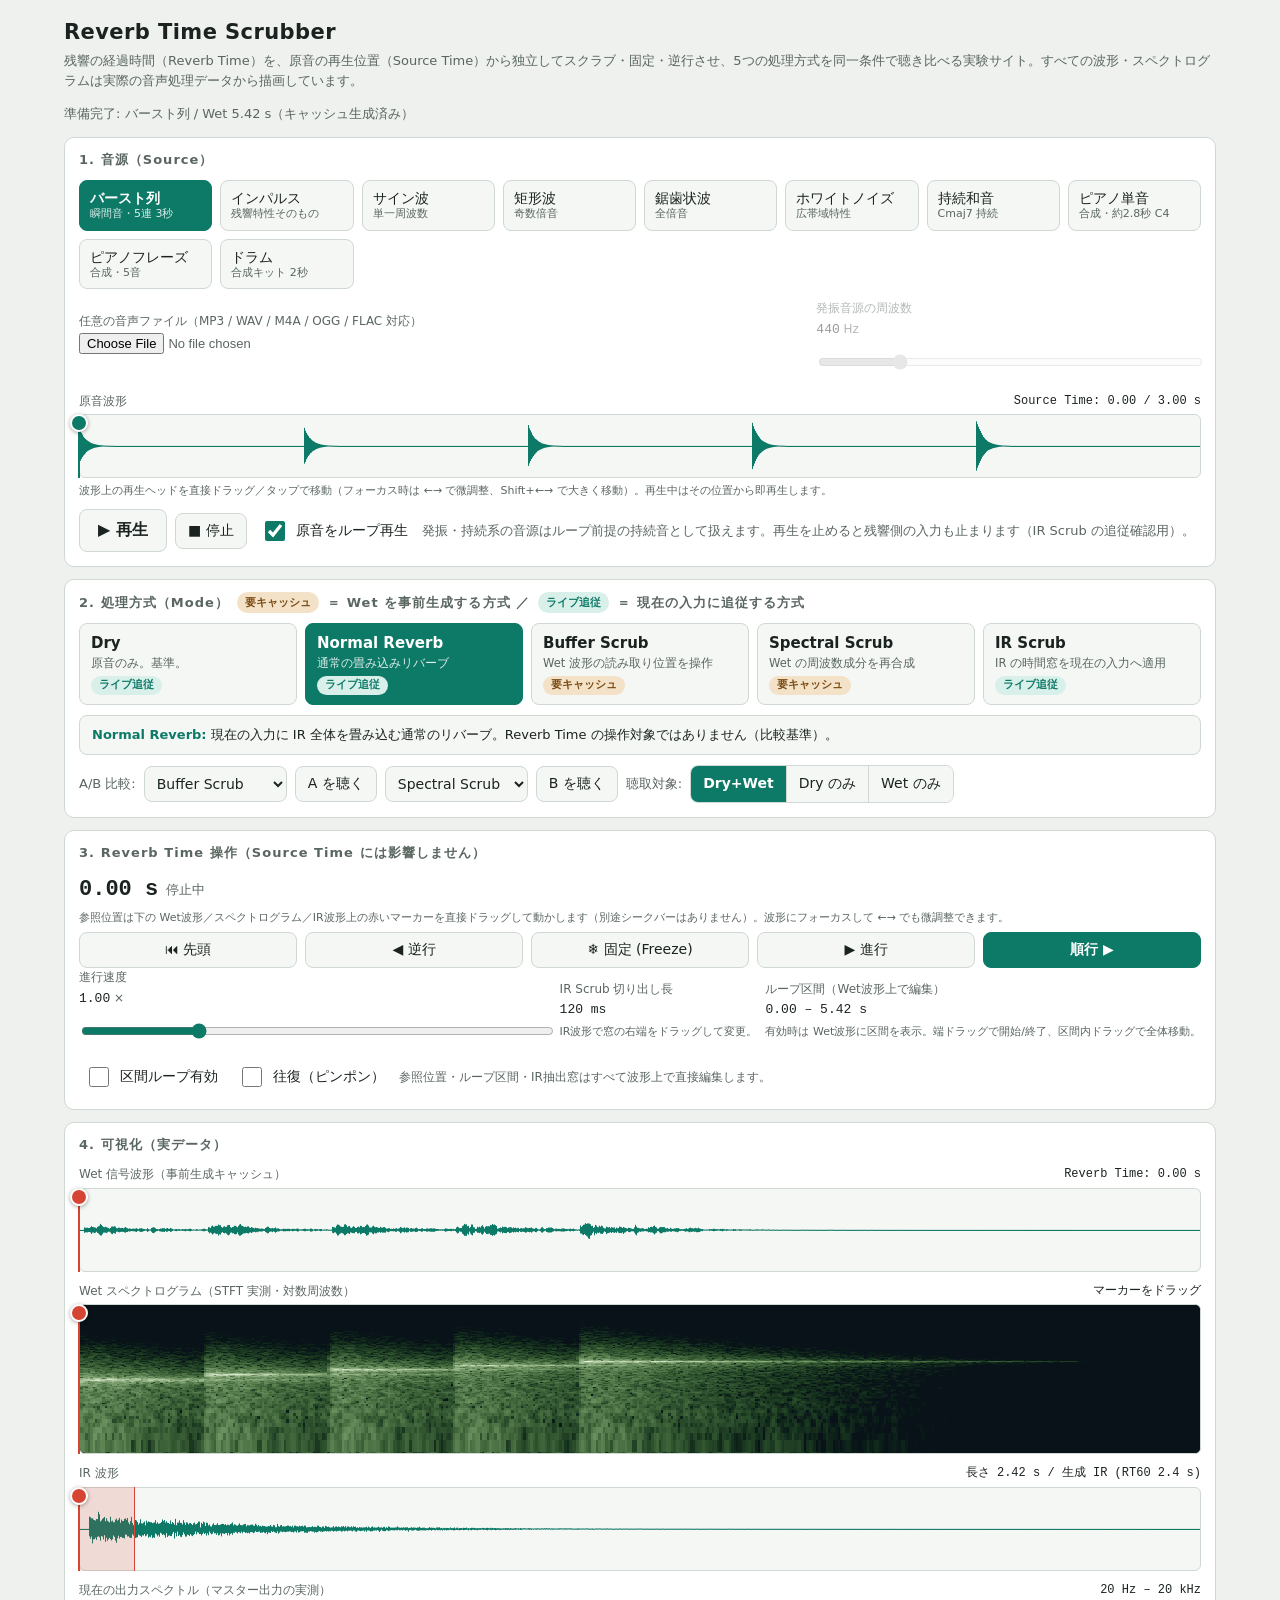
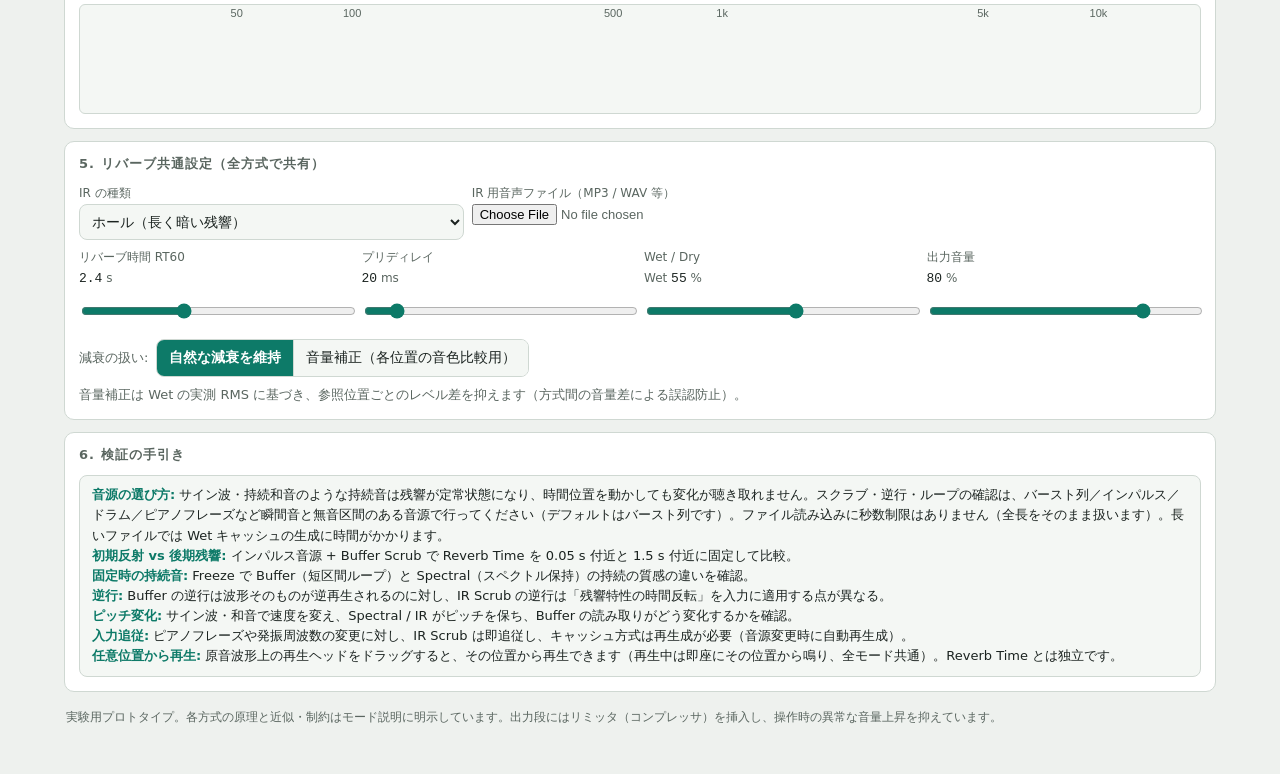
==== prototype/index.html @ 48343dfa "feat: add Reverb Time Scrubber prototype (single-file HTML snapshot)" ====
<!doctype html>
<html lang="ja">
  <head>
    <meta charset="utf-8" />
    <meta name="viewport" content="width=device-width, initial-scale=1, viewport-fit=cover" />
    <meta name="color-scheme" content="light dark" />
    <link rel="icon" href="data:," />
    <title>Reverb Time Scrubber</title>
    <style>
      button, [role="button"], select, summary, input:not([type="checkbox"], [type="radio"]) { min-height: 2.25rem; }
      * { box-sizing: border-box; }
      :root {
        --bg: #eef1ee;
        --panel: #ffffff;
        --panel2: #f4f7f4;
        --ink: #1b2320;
        --ink-dim: #5a6660;
        --line: #cfd8d2;
        --accent: #0d7a68;
        --accent-ink: #ffffff;
        --accent-soft: #d9efe9;
        --warn: #b3541e;
        --wave: #0d7a68;
        --wave-dim: #9db8b0;
        --spec-low: #10151a;
        --marker: #d64533;
        --win: rgba(214, 69, 51, 0.16);
        --chip: #e6ece8;
        color-scheme: light dark;
      }
      @media (prefers-color-scheme: dark) {
        :root {
          --bg: #0e1311;
          --panel: #161d1a;
          --panel2: #1b2420;
          --ink: #e4ebe7;
          --ink-dim: #93a39a;
          --line: #2c3833;
          --accent: #2fbfa5;
          --accent-ink: #06231d;
          --accent-soft: #173b34;
          --warn: #e08a4e;
          --wave: #2fbfa5;
          --wave-dim: #41655b;
          --spec-low: #05080a;
          --marker: #ff6a55;
          --win: rgba(255, 106, 85, 0.18);
          --chip: #232e2a;
        }
      }
      body {
        margin: 0;
        background: var(--bg);
        color: var(--ink);
        font-family: "Hiragino Kaku Gothic ProN", "Yu Gothic UI", "Noto Sans JP", system-ui, sans-serif;
        font-size: 15px;
        line-height: 1.55;
      }
      main { max-width: 1180px; margin: 0 auto; padding: 14px 14px 48px; }
      h1 { font-size: 21px; margin: 2px 0 2px; letter-spacing: 0.02em; }
      .lead { color: var(--ink-dim); font-size: 13px; margin: 0 0 12px; }
      section {
        background: var(--panel);
        border: 1px solid var(--line);
        border-radius: 10px;
        padding: 12px 14px 14px;
        margin: 0 0 12px;
      }
      section > h2 {
        font-size: 13px; margin: 0 0 10px; color: var(--ink-dim);
        letter-spacing: 0.08em; font-weight: 700;
        display: flex; align-items: center; gap: 8px; flex-wrap: wrap;
      }
      section > h2 .badge { letter-spacing: 0; }
      .badge {
        font-size: 11px; font-weight: 700; padding: 2px 8px; border-radius: 999px;
        background: var(--chip); color: var(--ink-dim); white-space: nowrap;
      }
      .badge.cache { background: #f3e2c7; color: #7a4a12; }
      .badge.live { background: var(--accent-soft); color: var(--accent); }
      @media (prefers-color-scheme: dark) {
        .badge.cache { background: #3d2f16; color: #e5b96a; }
      }
      .row { display: flex; flex-wrap: wrap; gap: 8px; align-items: center; }
      .row + .row { margin-top: 8px; }
      button {
        font: inherit; font-size: 14px; cursor: pointer;
        border: 1px solid var(--line); background: var(--panel2); color: var(--ink);
        border-radius: 8px; padding: 6px 12px; min-width: 44px;
      }
      button:hover { border-color: var(--accent); }
      button.on { background: var(--accent); border-color: var(--accent); color: var(--accent-ink); font-weight: 700; }
      button:disabled { opacity: 0.45; cursor: default; }
      button.big { font-size: 16px; padding: 8px 18px; font-weight: 700; }
      select {
        font: inherit; font-size: 14px; border: 1px solid var(--line);
        background: var(--panel2); color: var(--ink); border-radius: 8px; padding: 6px 8px;
      }
      input[type="range"] { accent-color: var(--accent); min-height: 2.25rem; }
      input[type="file"] { font-size: 13px; max-width: 100%; }
      label.ctl { display: flex; flex-direction: column; gap: 2px; font-size: 12px; color: var(--ink-dim); min-width: 130px; flex: 1 1 130px; }
      label.ctl output, .val { font-family: ui-monospace, "SF Mono", Menlo, monospace; color: var(--ink); font-size: 13px; }
      label.ctl input[type="range"] { width: 100%; }
      .srcgrid { display: grid; grid-template-columns: repeat(auto-fill, minmax(118px, 1fr)); gap: 8px; }
      .srcgrid button { text-align: left; padding: 8px 10px; line-height: 1.3; }
      .srcgrid button small { display: block; color: var(--ink-dim); font-size: 11px; font-weight: 400; }
      .srcgrid button.on small { color: inherit; opacity: 0.85; }
      .modes { display: grid; grid-template-columns: repeat(auto-fit, minmax(150px, 1fr)); gap: 8px; }
      .modes button { text-align: left; padding: 9px 11px; line-height: 1.35; }
      .modes button b { display: block; font-size: 15px; }
      .modes button small { display: block; color: var(--ink-dim); font-size: 11.5px; font-weight: 400; margin-top: 2px; }
      .modes button.on small { color: inherit; opacity: 0.85; }
      .modes button .badge { margin-top: 5px; display: inline-block; }
      .note {
        background: var(--panel2); border: 1px solid var(--line); border-radius: 8px;
        padding: 9px 12px; font-size: 13px; margin-top: 10px;
      }
      .note b { color: var(--accent); }
      .vizwrap { position: relative; width: 100%; }
      canvas.viz { display: block; width: 100%; border: 1px solid var(--line); border-radius: 6px; background: var(--panel2); touch-action: none; }
      canvas#srcWave { height: 64px; }
      canvas#wetWave, canvas#irWave { height: 84px; }
      canvas#spec { height: 150px; background: var(--spec-low); }
      canvas#outSpec { height: 110px; width: 100%; display: block; border: 1px solid var(--line); border-radius: 6px; background: var(--panel2); }
      .playhead, .revmark {
        position: absolute; top: 0; bottom: 0; width: 2px; margin-left: -1px;
        pointer-events: none; display: none;
      }
      .playhead { background: var(--accent); }
      .playhead::after, .revmark::after { content:""; position:absolute; top:0; left:50%; transform:translate(-50%,0); width:14px; height:14px; border-radius:50%; background:inherit; border:2px solid var(--panel); box-shadow:0 1px 4px rgba(0,0,0,.35); }
      .revmark::after { background: var(--marker); }
      .playhead::after { background: var(--accent); }
      canvas.viz { cursor: ew-resize; }
      canvas.viz:focus-visible { outline: 2px solid var(--accent); outline-offset: 2px; }
      .loopregion { position:absolute; top:0; bottom:0; background: rgba(13,122,104,.14); border-left:2px solid var(--accent); border-right:2px solid var(--accent); pointer-events:none; display:none; }
      .loopregion::before, .loopregion::after { content:""; position:absolute; top:0; bottom:0; width:10px; }
      .drag-hint { font-size:11px; color:var(--ink-dim); }
      .revmark { background: var(--marker); }
      .winregion {
        position: absolute; top: 0; bottom: 0; background: var(--win);
        border-left: 1px solid var(--marker); border-right: 1px solid var(--marker);
        pointer-events: none; display: none;
      }
      .vizlabel { font-size: 12px; color: var(--ink-dim); margin: 10px 0 4px; display: flex; justify-content: space-between; gap: 8px; flex-wrap: wrap; }
      .vizlabel .val { font-size: 12px; }
      .transport { display: flex; flex-wrap: wrap; gap: 8px; }
      .transport button { flex: 1 1 86px; }
      .mono { font-family: ui-monospace, "SF Mono", Menlo, monospace; }
      .timebig { font-family: ui-monospace, "SF Mono", Menlo, monospace; font-size: 22px; font-weight: 700; }
      .status { font-size: 13px; color: var(--ink-dim); }
      .status.err { color: var(--warn); }
      .grid2 { display: grid; grid-template-columns: 1fr 1fr; gap: 12px; }
      @media (max-width: 760px) { .grid2 { grid-template-columns: 1fr; } }
      .kbd-hint { font-size: 12px; color: var(--ink-dim); }
      .seg { display: inline-flex; border: 1px solid var(--line); border-radius: 8px; overflow: hidden; }
      .seg button { border: 0; border-radius: 0; background: var(--panel2); }
      .seg button + button { border-left: 1px solid var(--line); }
      .seg button.on { background: var(--accent); color: var(--accent-ink); }
      .checkline { display: inline-flex; align-items: center; gap: 8px; min-height: 2.25rem; padding: 4px 6px; cursor: pointer; font-size: 14px; }
      .checkline input { width: 20px; height: 20px; accent-color: var(--accent); }
      footer { color: var(--ink-dim); font-size: 12px; padding: 4px 2px 0; }
    </style>
  </head>
  <body>
    <main>
      <h1>Reverb Time Scrubber</h1>
      <p class="lead">残響の経過時間（Reverb Time）を、原音の再生位置（Source Time）から独立してスクラブ・固定・逆行させ、5つの処理方式を同一条件で聴き比べる実験サイト。すべての波形・スペクトログラムは実際の音声処理データから描画しています。</p>

      <p class="status" id="status">初期化中…（音はボタン操作後に有効になります）</p>

      <!-- ============ 音源 ============ -->
      <section aria-label="音源">
        <h2>1. 音源（Source）</h2>
        <div class="srcgrid" id="srcGrid"></div>
        <div class="row" style="margin-top:10px">
          <label class="ctl" style="flex:2 1 220px">任意の音声ファイル（MP3 / WAV / M4A / OGG / FLAC 対応）
            <input type="file" id="srcFile" accept="audio/mpeg,audio/mp3,.mp3,audio/wav,audio/x-wav,.wav,audio/ogg,.ogg,audio/mp4,.m4a,audio/aac,.aac,audio/flac,.flac,audio/*" />
          </label>
          <label class="ctl" id="freqCtl">発振音源の周波数 <span><output id="freqVal">440</output> Hz</span>
            <input type="range" id="freq" min="50" max="2000" step="1" value="440" />
          </label>
        </div>
        <div class="vizlabel"><span>原音波形</span><span class="val">Source Time: <span id="srcTime" class="mono">0.00 / 0.00 s</span></span></div>
        <div class="vizwrap">
          <canvas class="viz" id="srcWave" width="900" height="64" tabindex="0" role="slider" aria-label="Source Time（波形上で直接操作）" aria-valuemin="0" aria-valuemax="0" aria-valuenow="0" aria-valuetext="0.00 s"></canvas>
          <div class="playhead" id="srcHead"></div>
        </div>
        <p class="drag-hint" style="margin:4px 0 0">波形上の再生ヘッドを直接ドラッグ／タップで移動（フォーカス時は ←→ で微調整、Shift+←→ で大きく移動）。再生中はその位置から即再生します。</p>
        <div class="row" style="margin-top:10px">
          <button id="playBtn" class="big">▶ 再生</button>
          <button id="stopBtn">■ 停止</button>
          <label class="checkline"><input type="checkbox" id="srcLoop" checked /> 原音をループ再生</label>
          <span class="status">発振・持続系の音源はループ前提の持続音として扱えます。再生を止めると残響側の入力も止まります（IR Scrub の追従確認用）。</span>
        </div>
      </section>

      <!-- ============ モード ============ -->
      <section aria-label="処理方式">
        <h2>2. 処理方式（Mode）<span class="badge cache">要キャッシュ</span>＝ Wet を事前生成する方式 ／ <span class="badge live">ライブ追従</span>＝ 現在の入力に追従する方式</h2>
        <div class="modes" id="modeGrid"></div>
        <div class="note" id="modeNote"></div>
        <div class="row" style="margin-top:10px">
          <span style="font-size:13px;color:var(--ink-dim)">A/B 比較:</span>
          <select id="abA" aria-label="A の方式"></select>
          <button id="abToggleA">A を聴く</button>
          <select id="abB" aria-label="B の方式"></select>
          <button id="abToggleB">B を聴く</button>
          <span style="font-size:13px;color:var(--ink-dim)">聴取対象:</span>
          <span class="seg" id="soloSeg">
            <button data-solo="both" class="on">Dry+Wet</button><button data-solo="dry">Dry のみ</button><button data-solo="wet">Wet のみ</button>
          </span>
        </div>
      </section>

      <!-- ============ Reverb Time ============ -->
      <section aria-label="Reverb Time 操作">
        <h2>3. Reverb Time 操作（Source Time には影響しません）</h2>
        <div class="row">
          <span class="timebig" id="revTimeBig">0.00 s</span>
          <span class="status" id="revState">停止中</span>
        </div>
        <p class="drag-hint" style="margin:2px 0 6px">参照位置は下の Wet波形／スペクトログラム／IR波形上の赤いマーカーを直接ドラッグして動かします（別途シークバーはありません）。波形にフォーカスして ←→ でも微調整できます。</p>
        <div class="transport">
          <button id="toStart">⏮ 先頭</button>
          <button id="dirRev">◀ 逆行</button>
          <button id="freezeBtn">❄ 固定 (Freeze)</button>
          <button id="revPlayBtn" class="on">▶ 進行</button>
          <button id="dirFwd" class="on">順行 ▶</button>
        </div>
        <div class="row">
          <label class="ctl">進行速度 <span><output id="speedVal">1.00</output> ×</span>
            <input type="range" id="speed" min="0.05" max="4" step="0.05" value="1" />
          </label>
          <div class="ctl" id="winCtl" style="display:flex;flex-direction:column;gap:2px;font-size:12px;color:var(--ink-dim)">IR Scrub 切り出し長
            <span class="val"><span id="winVal">120</span> ms</span>
            <span class="drag-hint">IR波形で窓の右端をドラッグして変更。</span>
          </div>
          <div class="ctl" style="display:flex;flex-direction:column;gap:2px;font-size:12px;color:var(--ink-dim)">ループ区間（Wet波形上で編集）
            <span class="val"><span id="loopAVal">0.00</span> – <span id="loopBVal">1.00</span> s</span>
            <span class="drag-hint">有効時は Wet波形に区間を表示。端ドラッグで開始/終了、区間内ドラッグで全体移動。</span>
          </div>
        </div>
        <div class="row">
          <label class="checkline"><input type="checkbox" id="loopOn" /> 区間ループ有効</label>
          <label class="checkline"><input type="checkbox" id="pingpong" /> 往復（ピンポン）</label>
          <span class="kbd-hint">参照位置・ループ区間・IR抽出窓はすべて波形上で直接編集します。</span>
        </div>
      </section>

      <!-- ============ 可視化 ============ -->
      <section aria-label="可視化">
        <h2>4. 可視化（実データ）</h2>
        <div class="vizlabel"><span>Wet 信号波形（事前生成キャッシュ）</span><span class="val">Reverb Time: <span id="wetPos" class="mono">0.00 s</span></span></div>
        <div class="vizwrap">
          <canvas class="viz" id="wetWave" width="900" height="84" tabindex="0" role="slider" aria-label="Reverb Time（Wet波形上で直接操作。ループ有効時は区間の端をドラッグで変更、区間内ドラッグで移動）" aria-valuemin="0" aria-valuemax="0" aria-valuenow="0"></canvas>
          <div class="loopregion" id="wetLoop"></div>
          <div class="revmark" id="wetMark"></div>
        </div>
        <div class="vizlabel"><span>Wet スペクトログラム（STFT 実測・対数周波数）</span><span class="val">マーカーをドラッグ</span></div>
        <div class="vizwrap">
          <canvas class="viz" id="spec" width="900" height="150" tabindex="0" role="slider" aria-label="Reverb Time（スペクトログラム上で直接操作）" aria-valuemin="0" aria-valuemax="0" aria-valuenow="0"></canvas>
          <div class="loopregion" id="specLoop"></div>
          <div class="revmark" id="specMark"></div>
        </div>
        <div class="vizlabel"><span>IR 波形</span><span class="val" id="irInfo">—</span></div>
        <div class="vizwrap">
          <canvas class="viz" id="irWave" width="900" height="84" tabindex="0" role="slider" aria-label="Reverb Time（IR波形上で抽出窓を直接操作。窓内ドラッグで移動、右端ドラッグで窓長変更）" aria-valuemin="0" aria-valuemax="0" aria-valuenow="0"></canvas>
          <div class="winregion" id="irWin"></div>
          <div class="revmark" id="irMark"></div>
        </div>
        <div class="vizlabel"><span>現在の出力スペクトル（マスター出力の実測）</span><span class="val">20 Hz – 20 kHz</span></div>
        <canvas id="outSpec" width="900" height="110"></canvas>
      </section>

      <!-- ============ リバーブ共通設定 ============ -->
      <section aria-label="リバーブ共通設定">
        <h2>5. リバーブ共通設定（全方式で共有）</h2>
        <div class="row">
          <label class="ctl">IR の種類
            <select id="irType">
              <option value="hall">ホール（長く暗い残響）</option>
              <option value="room">ルーム（短く明瞭）</option>
              <option value="plate">プレート（明るく高密度）</option>
              <option value="custom">読み込んだ IR ファイル</option>
            </select>
          </label>
          <label class="ctl" style="flex:2 1 220px">IR 用音声ファイル（MP3 / WAV 等）
            <input type="file" id="irFile" accept="audio/mpeg,audio/mp3,.mp3,audio/wav,audio/x-wav,.wav,audio/ogg,.ogg,audio/mp4,.m4a,audio/flac,.flac,audio/*" />
          </label>
        </div>
        <div class="row">
          <label class="ctl">リバーブ時間 RT60 <span><output id="rtVal">2.4</output> s</span>
            <input type="range" id="rt" min="0.3" max="6" step="0.1" value="2.4" />
          </label>
          <label class="ctl">プリディレイ <span><output id="pdVal">20</output> ms</span>
            <input type="range" id="pd" min="0" max="200" step="1" value="20" />
          </label>
          <label class="ctl">Wet / Dry <span>Wet <output id="mixVal">55</output> %</span>
            <input type="range" id="mix" min="0" max="100" step="1" value="55" />
          </label>
          <label class="ctl">出力音量 <span><output id="volVal">80</output> %</span>
            <input type="range" id="vol" min="0" max="100" step="1" value="80" />
          </label>
        </div>
        <div class="row">
          <span style="font-size:13px;color:var(--ink-dim)">減衰の扱い:</span>
          <span class="seg" id="decaySeg">
            <button data-decay="natural" class="on">自然な減衰を維持</button><button data-decay="comp">音量補正（各位置の音色比較用）</button>
          </span>
          <span class="status">音量補正は Wet の実測 RMS に基づき、参照位置ごとのレベル差を抑えます（方式間の音量差による誤認防止）。</span>
        </div>
      </section>

      <section aria-label="検証の手引き">
        <h2>6. 検証の手引き</h2>
        <div class="note" style="margin-top:0">
          <b>音源の選び方:</b> サイン波・持続和音のような持続音は残響が定常状態になり、時間位置を動かしても変化が聴き取れません。スクラブ・逆行・ループの確認は、バースト列／インパルス／ドラム／ピアノフレーズなど瞬間音と無音区間のある音源で行ってください（デフォルトはバースト列です）。ファイル読み込みに秒数制限はありません（全長をそのまま扱います）。長いファイルでは Wet キャッシュの生成に時間がかかります。<br />
          <b>初期反射 vs 後期残響:</b> インパルス音源 + Buffer Scrub で Reverb Time を 0.05 s 付近と 1.5 s 付近に固定して比較。<br />
          <b>固定時の持続音:</b> Freeze で Buffer（短区間ループ）と Spectral（スペクトル保持）の持続の質感の違いを確認。<br />
          <b>逆行:</b> Buffer の逆行は波形そのものが逆再生されるのに対し、IR Scrub の逆行は「残響特性の時間反転」を入力に適用する点が異なる。<br />
          <b>ピッチ変化:</b> サイン波・和音で速度を変え、Spectral / IR がピッチを保ち、Buffer の読み取りがどう変化するかを確認。<br />
          <b>入力追従:</b> ピアノフレーズや発振周波数の変更に対し、IR Scrub は即追従し、キャッシュ方式は再生成が必要（音源変更時に自動再生成）。<br />
          <b>任意位置から再生:</b> 原音波形上の再生ヘッドをドラッグすると、その位置から再生できます（再生中は即座にその位置から鳴り、全モード共通）。Reverb Time とは独立です。
        </div>
      </section>

      <footer>実験用プロトタイプ。各方式の原理と近似・制約はモード説明に明示しています。出力段にはリミッタ（コンプレッサ）を挿入し、操作時の異常な音量上昇を抑えています。</footer>
    </main>

    <script>
    'use strict';
    /* ================================================================
       Reverb Time Scrubber
       方式:
         dry      : 原音のみ
         normal   : 通常のコンボリューションリバーブ (ライブ)
         buffer   : Wet キャッシュのグラニュラー読み取り (位置/方向/速度/固定)
         spectral : Wet の STFT を再合成 (位相は真の瞬時周波数で前進 = ピッチ不変)
         ir       : IR の時間窓を切り出して現在の入力に畳み込む (ライブ追従)
       ================================================================ */
    const $ = s => document.querySelector(s);
    const clamp = (v, a, b) => Math.min(b, Math.max(a, v));
    const lerp = (a, b, t) => a + (b - a) * t;
    function princarg(x) { return x - 2 * Math.PI * Math.round(x / (2 * Math.PI)); }
    function cssVar(name) { return getComputedStyle(document.documentElement).getPropertyValue(name).trim(); }

    /* ---------- FFT (反復型 radix-2, in-place) ---------- */
    function fft(re, im, invert) {
      const n = re.length;
      for (let i = 1, j = 0; i < n; i++) {
        let bit = n >> 1;
        for (; j & bit; bit >>= 1) j ^= bit;
        j ^= bit;
        if (i < j) {
          let t = re[i]; re[i] = re[j]; re[j] = t;
          t = im[i]; im[i] = im[j]; im[j] = t;
        }
      }
      for (let len = 2; len <= n; len <<= 1) {
        const ang = 2 * Math.PI / len * (invert ? 1 : -1);
        const wr = Math.cos(ang), wi = Math.sin(ang);
        for (let i = 0; i < n; i += len) {
          let cwr = 1, cwi = 0;
          for (let j = 0; j < len / 2; j++) {
            const ur = re[i + j], ui = im[i + j];
            const vr = re[i + j + len / 2] * cwr - im[i + j + len / 2] * cwi;
            const vi = re[i + j + len / 2] * cwi + im[i + j + len / 2] * cwr;
            re[i + j] = ur + vr; im[i + j] = ui + vi;
            re[i + j + len / 2] = ur - vr; im[i + j + len / 2] = ui - vi;
            const nwr = cwr * wr - cwi * wi; cwi = cwr * wi + cwi * wr; cwr = nwr;
          }
        }
      }
      if (invert) { for (let i = 0; i < n; i++) { re[i] /= n; im[i] /= n; } }
    }

    /* ---------- 状態 ---------- */
    const S = {
      mode: 'normal',
      srcId: 'clicks',
      freq: 440,
      playing: false,
      srcStartCtxTime: 0,
      srcBuf: null, srcDur: 0, srcName: '', srcPos: 0,
      irBuf: null, irDur: 0, irCustomBuf: null,
      wetBuf: null, wetRevBuf: null, wetDur: 0,
      stft: null,           // {frames, bins, size, hop, mag, phase, rms[]}
      wetRms: null,         // 参照位置ごとの RMS (音量補正用)
      revTime: 0, revPlaying: true, freeze: false, dir: 1, speed: 1,
      loopOn: false, pingpong: false, loopA: 0, loopB: 1,
      winLen: 0.12,
      decayMode: 'natural',
      solo: 'both',
      cacheGen: 0,          // キャッシュ再生成の世代カウンタ
      specPhase: null, specCarry: null, specNormCarry: null, specInitPos: -1, specLastPos: null,
    };

    /* ---------- AudioContext とグラフ ---------- */
    const ctx = new (window.AudioContext || window.webkitAudioContext)();
    const SR = ctx.sampleRate;
    const srcBus = ctx.createGain();          // 全音源の合流点
    const dryGain = ctx.createGain();
    const wetBus = ctx.createGain();          // 全 Wet 方式の合流点
    const master = ctx.createGain();
    const compNode = ctx.createDynamicsCompressor();
    compNode.threshold.value = -12; compNode.knee.value = 18; compNode.ratio.value = 12;
    compNode.attack.value = 0.003; compNode.release.value = 0.24;
    const analyser = ctx.createAnalyser();
    analyser.fftSize = 2048; analyser.smoothingTimeConstant = 0.55;
    srcBus.connect(dryGain); dryGain.connect(master);
    wetBus.connect(master);
    master.connect(compNode); compNode.connect(analyser); analyser.connect(ctx.destination);
    master.gain.value = 0.8;

    // Normal Reverb
    const normalConv = ctx.createConvolver();
    const normalGain = ctx.createGain(); normalGain.gain.value = 0;
    srcBus.connect(normalConv); normalConv.connect(normalGain); normalGain.connect(wetBus);
    // Buffer Scrub (グラニュラー出力)
    const bufferGain = ctx.createGain(); bufferGain.gain.value = 0; bufferGain.connect(wetBus);
    // Spectral Scrub (チャンク出力)
    const specGain = ctx.createGain(); specGain.gain.value = 0; specGain.connect(wetBus);
    // IR Scrub (デュアルコンボルバ + クロスフェード → Mix 専用ゲイン段)
    // irGainA/B はスライス差し替えのクロスフェード専用、irWetGain は Mix/ソロ専用。
    // 役割を分けることで、Mix 変更がスライス差し替えなしに即反映される。
    const irConvA = ctx.createConvolver(), irConvB = ctx.createConvolver();
    const irGainA = ctx.createGain(), irGainB = ctx.createGain();
    const irWetGain = ctx.createGain(); irWetGain.gain.value = 0;
    irGainA.gain.value = 0; irGainB.gain.value = 0;
    srcBus.connect(irConvA); irConvA.connect(irGainA); irGainA.connect(irWetGain);
    srcBus.connect(irConvB); irConvB.connect(irGainB); irGainB.connect(irWetGain);
    irWetGain.connect(wetBus);
    let irActiveIsA = true, irLastSliceKey = '', irLastSwapAt = 0;

    let srcNode = null, srcGain = null; // 現在の AudioBufferSourceNode とそのフェード用ゲイン

    function setStatus(msg, isErr) {
      const el = $('#status'); el.textContent = msg; el.classList.toggle('err', !!isErr);
    }

    /* ================================================================
       音源生成 (すべて実バッファとして合成)
       ================================================================ */
    function mkBuf(sec) { return ctx.createBuffer(2, Math.max(1, Math.round(sec * SR)), SR); }
    function pianoTone(ch, t0, freq, dur, vel) {
      // 加算合成ピアノ: 非整数次倍音 + 指数減衰 + ハンマーノイズ
      const partials = [[1, 1.0, 1.0], [2, 0.55, 0.62], [3, 0.32, 0.42], [4, 0.20, 0.30],
                        [5, 0.12, 0.22], [6, 0.08, 0.16], [7, 0.05, 0.12], [8, 0.03, 0.09]];
      const start = Math.floor(t0 * SR), len = Math.floor(dur * SR);
      for (let i = 0; i < len && start + i < ch.length; i++) {
        const t = i / SR;
        let v = 0;
        for (const [m, g, d] of partials) {
          const f = freq * m * (1 + 0.0004 * m * m);
          v += g * Math.sin(2 * Math.PI * f * t) * Math.exp(-t * (2.2 / d) * (freq / 261.63) ** 0.35);
        }
        v += (Math.random() * 2 - 1) * 0.25 * Math.exp(-t * 90); // ハンマー
        ch[start + i] += v * vel * Math.min(1, t * 400);
      }
    }
    const SRC_DEFS = [
      { id: 'clicks', name: 'バースト列', sub: '瞬間音・5連 3秒', gen() {
          // 瞬間音 + 無音区間: 残響の尾が単独で聴こえ、参照位置が音の順序で判別できる
          const b = mkBuf(3), L = b.getChannelData(0);
          const freqs = [800, 1000, 1250, 1500, 1800];
          freqs.forEach((f, n) => {
            const s = Math.floor(n * 0.6 * SR), len = Math.floor(0.09 * SR);
            for (let i = 0; i < len && s + i < L.length; i++) {
              const t = i / SR;
              L[s + i] += Math.sin(2 * Math.PI * f * t) * Math.exp(-t * 55) * (0.55 + n * 0.1);
            }
          });
          const R = b.getChannelData(1); for (let i = 0; i < R.length; i++) R[i] = L[i] * 0.94; return b; } },
      { id: 'impulse', name: 'インパルス', sub: '残響特性そのもの', gen() {
          const b = mkBuf(1.2), L = b.getChannelData(0), R = b.getChannelData(1);
          L[0] = 0.95; R[0] = 0.95; return b; } },
      { id: 'sine', name: 'サイン波', sub: '単一周波数', osc: true, gen(f) {
          const dur = Math.max(1, Math.round(3 * f)) / f, b = mkBuf(dur);
          for (let c = 0; c < 2; c++) { const ch = b.getChannelData(c);
            for (let i = 0; i < ch.length; i++) ch[i] = 0.6 * Math.sin(2 * Math.PI * f * i / SR); } return b; } },
      { id: 'square', name: '矩形波', sub: '奇数倍音', osc: true, gen(f) {
          const dur = Math.max(1, Math.round(3 * f)) / f, b = mkBuf(dur);
          for (let c = 0; c < 2; c++) { const ch = b.getChannelData(c);
            for (let i = 0; i < ch.length; i++) { let v = 0;
              for (let k = 1; k <= 31; k += 2) v += Math.sin(2 * Math.PI * f * k * i / SR) / k;
              ch[i] = 0.42 * v; } } return b; } },
      { id: 'saw', name: '鋸歯状波', sub: '全倍音', osc: true, gen(f) {
          const dur = Math.max(1, Math.round(3 * f)) / f, b = mkBuf(dur);
          for (let c = 0; c < 2; c++) { const ch = b.getChannelData(c);
            for (let i = 0; i < ch.length; i++) { let v = 0;
              for (let k = 1; k <= 40; k++) v += Math.sin(2 * Math.PI * f * k * i / SR) / k;
              ch[i] = 0.36 * v; } } return b; } },
      { id: 'noise', name: 'ホワイトノイズ', sub: '広帯域特性', gen() {
          const b = mkBuf(3);
          for (let c = 0; c < 2; c++) { const ch = b.getChannelData(c);
            for (let i = 0; i < ch.length; i++) ch[i] = (Math.random() * 2 - 1) * 0.4; } return b; } },
      { id: 'chord', name: '持続和音', sub: 'Cmaj7 持続', gen() {
          const b = mkBuf(4), freqs = [261.63, 329.63, 392.00, 493.88];
          for (let c = 0; c < 2; c++) { const ch = b.getChannelData(c);
            for (let i = 0; i < ch.length; i++) { const t = i / SR; let v = 0;
              for (const f of freqs) v += 0.16 * Math.sin(2 * Math.PI * f * t);
              ch[i] = v * Math.min(1, t * 8) * Math.min(1, (b.duration - t) * 8); } } return b; } },
      { id: 'piano', name: 'ピアノ単音', sub: '合成・約2.8秒 C4', gen() {
          const b = mkBuf(2.8); pianoTone(b.getChannelData(0), 0, 261.63, 2.8, 0.85);
          const R = b.getChannelData(1), L = b.getChannelData(0);
          for (let i = 0; i < R.length; i++) R[i] = L[i] * 0.92; return b; } },
      { id: 'phrase', name: 'ピアノフレーズ', sub: '合成・5音', gen() {
          const b = mkBuf(3.6), notes = [261.63, 329.63, 392.00, 523.25, 392.00];
          notes.forEach((f, i) => pianoTone(b.getChannelData(0), i * 0.55, f, 1.6, 0.8));
          const R = b.getChannelData(1), L = b.getChannelData(0);
          for (let i = 0; i < R.length; i++) R[i] = L[i] * 0.92; return b; } },
      { id: 'drum', name: 'ドラム', sub: '合成キット 2秒', gen() {
          const b = mkBuf(2), L = b.getChannelData(0);
          const hit = (t0, fn) => { const s = Math.floor(t0 * SR);
            for (let i = 0; s + i < L.length; i++) L[s + i] += fn(i / SR); };
          for (let beat = 0; beat < 4; beat++) {
            const t0 = beat * 0.5;
            hit(t0, t => Math.sin(2 * Math.PI * (120 - 70 * Math.min(1, t * 9)) * t) * Math.exp(-t * 14) * 0.9); // キック
            hit(t0 + 0.25, t => ((Math.random() * 2 - 1) * Math.exp(-t * 55) * 0.5)
              + Math.sin(2 * Math.PI * 190 * t) * Math.exp(-t * 40) * 0.25); // スネア
            hit(t0, t => (Math.random() * 2 - 1) * Math.exp(-t * 160) * 0.22); // ハット
            hit(t0 + 0.25, t => (Math.random() * 2 - 1) * Math.exp(-t * 160) * 0.18);
          }
          const R = b.getChannelData(1); for (let i = 0; i < R.length; i++) R[i] = L[i] * 0.95; return b; } },
    ];
    function genSource(id) {
      const def = SRC_DEFS.find(d => d.id === id);
      return def.osc ? def.gen(S.freq) : def.gen();
    }

    /* ---------- ファイル読み込み (MP3 等) ----------
       decodeAudioData は渡した ArrayBuffer を detach するため毎回コピーを渡す。
       メインコンテキストで失敗した場合は新規コンテキスト / OfflineAudioContext で再試行する。 */
    async function decodeAudioFile(file) {
      const raw = await file.arrayBuffer();
      try { return await ctx.decodeAudioData(raw.slice(0)); } catch (e1) {
        try {
          // 一時コンテキストは使い終わったら必ず閉じる (Safari の生成数上限対策)。
          // コールバック形式と Promise 形式の両対応で、どちらか先に解決した方を採用する。
          return await new Promise((res, rej) => {
            const c = new (window.AudioContext || window.webkitAudioContext)();
            let settled = false;
            const done = v => { if (settled) return; settled = true; try { c.close(); } catch (e) {} res(v); };
            const fail = e => { if (settled) return; settled = true; try { c.close(); } catch (e) {} rej(e); };
            try {
              const p = c.decodeAudioData(raw.slice(0), done, fail);
              if (p && p.then) p.then(done, fail);
            } catch (e) { fail(e); }
          });
        } catch (e2) {
          const off = new OfflineAudioContext(2, 1, 44100);
          return await off.decodeAudioData(raw.slice(0));
        }
      }
    }
    // ファイルは全長をそのまま扱う (秒数での切り捨てはしない)。
    // 差し替えはデコード成功後にだけ行うため、失敗しても現在の音源は壊れない。

    /* ================================================================
       IR 生成 (生成ノイズ減衰 + 初期反射タップ / ファイル差し替え可)
       ================================================================ */
    function genIR() {
      const type = $('#irType').value;
      if (type === 'custom' && S.irCustomBuf) { S.irBuf = S.irCustomBuf; }
      else {
        const rt = parseFloat($('#rt').value), pd = parseFloat($('#pd').value) / 1000;
        const dur = pd + rt, b = ctx.createBuffer(2, Math.ceil(dur * SR), SR);
        const dampK = type === 'plate' ? 0.10 : type === 'room' ? 0.30 : 0.45; // 一極 LPF の重み
        const taps = type === 'room' ? [0.011, 0.017, 0.029, 0.043]
                   : type === 'hall' ? [0.013, 0.021, 0.034, 0.052, 0.071] : [];
        for (let c = 0; c < 2; c++) {
          const ch = b.getChannelData(c);
          let lp = 0;
          for (let i = 0; i < ch.length; i++) {
            const t = i / SR; if (t < pd) continue;
            const tt = t - pd;
            const env = Math.exp(-6.9078 * tt / rt);
            const w = (Math.random() * 2 - 1);
            // 一極ローパスで高域を徐々に減衰させる (係数は安定範囲内)
            const coef = (0.28 + 0.5 * dampK) * (type === 'plate' ? 0.9 : 0.55);
            lp = lp + coef * (w - lp);
            ch[i] = lp * env * 0.8;
          }
          for (const tp of taps) {
            const idx = Math.floor((pd + tp) * SR);
            if (idx < ch.length) ch[idx] += (Math.random() * 0.5 + 0.35) * (c ? -0.8 : 1);
          }
          ch[Math.floor(pd * SR)] += 0.9; // 直達成分相当の先頭タップ
        }
        S.irBuf = b;
      }
      S.irDur = S.irBuf.duration;
      normalConv.buffer = S.irBuf;
      irLastSliceKey = '';
      $('#irInfo').textContent = '長さ ' + S.irDur.toFixed(2) + ' s / ' +
        ($('#irType').value === 'custom' && S.irCustomBuf ? 'ファイル IR' : '生成 IR (RT60 ' + $('#rt').value + ' s)');
      drawWave($('#irWave'), S.irBuf);
    }

    /* ================================================================
       Wet キャッシュ生成 (OfflineAudioContext で畳み込み) + STFT 解析
       ================================================================ */
    const FFT_SIZE = 2048, HOP = 512, BINS = FFT_SIZE / 2 + 1;
    const hann = new Float32Array(FFT_SIZE);
    for (let i = 0; i < FFT_SIZE; i++) hann[i] = 0.5 - 0.5 * Math.cos(2 * Math.PI * i / (FFT_SIZE - 1));

    async function rebuildWet() {
      if (!S.srcBuf || !S.irBuf) return;
      const gen = ++S.cacheGen;
      setStatus('Wet 信号を生成中…（畳み込み + スペクトル解析）');
      const total = S.srcBuf.duration + S.irBuf.duration;
      const off = new OfflineAudioContext(2, Math.ceil(total * SR), SR);
      const src = off.createBufferSource(); src.buffer = S.srcBuf;
      const conv = off.createConvolver(); conv.buffer = S.irBuf;
      src.connect(conv); conv.connect(off.destination); src.start(0);
      let wet;
      try { wet = await off.startRendering(); } catch (e) { setStatus('Wet 生成に失敗: ' + e.message, true); return; }
      if (gen !== S.cacheGen) return; // 古い生成結果は破棄
      S.wetBuf = wet; S.wetDur = wet.duration;
      // 逆再生用コピー
      const rev = ctx.createBuffer(2, wet.length, SR);
      for (let c = 0; c < 2; c++) {
        const a = wet.getChannelData(c), b = rev.getChannelData(c);
        for (let i = 0; i < a.length; i++) b[i] = a[a.length - 1 - i];
      }
      S.wetRevBuf = rev;
      analyzeSTFT(wet);
      buildWetRms(wet);
      S.specPhase = null; S.specCarry = null; S.specNormCarry = null; S.specInitPos = -1; S.specLastPos = null;
      grainPrev.key = ''; grainPrev.offset = -1;
      // UI の時間軸を現在の方式の軸 (Wet 長 / IR 長) に合わせる
      syncTimeAxis();
      drawWave($('#wetWave'), wet);
      drawSpectrogram();
      updateRevUI();
      setStatus('準備完了: ' + S.srcName + ' / Wet ' + S.wetDur.toFixed(2) + ' s（キャッシュ生成済み）');
    }

    function analyzeSTFT(wet) {
      const L = wet.getChannelData(0), R = wet.numberOfChannels > 1 ? wet.getChannelData(1) : L;
      const frames = Math.max(1, Math.floor((wet.length - FFT_SIZE) / HOP) + 1);
      const mag = new Float32Array(frames * BINS), phase = new Float32Array(frames * BINS);
      const re = new Float32Array(FFT_SIZE), im = new Float32Array(FFT_SIZE);
      for (let f = 0; f < frames; f++) {
        const off = f * HOP;
        for (let i = 0; i < FFT_SIZE; i++) {
          const idx = off + i;
          re[i] = (idx < L.length ? (L[idx] + R[idx]) * 0.5 : 0) * hann[i]; im[i] = 0;
        }
        fft(re, im, false);
        for (let k = 0; k < BINS; k++) {
          mag[f * BINS + k] = Math.hypot(re[k], im[k]);
          phase[f * BINS + k] = Math.atan2(im[k], re[k]);
        }
      }
      S.stft = { frames, mag, phase };
    }

    function buildWetRms(wet) {
      const win = Math.floor(0.05 * SR), n = Math.ceil(wet.length / win);
      const rms = new Float32Array(n);
      const L = wet.getChannelData(0), R = wet.numberOfChannels > 1 ? wet.getChannelData(1) : L;
      for (let w = 0; w < n; w++) {
        let sum = 0, cnt = 0;
        for (let i = w * win; i < Math.min(wet.length, (w + 1) * win); i += 4) { const v = (L[i] + R[i]) * 0.5; sum += v * v; cnt++; }
        rms[w] = Math.sqrt(sum / Math.max(1, cnt));
      }
      S.wetRms = rms;
    }
    function wetRmsAt(t) {
      if (!S.wetRms) return 0;
      return S.wetRms[clamp(Math.floor(t / 0.05), 0, S.wetRms.length - 1)] || 0;
    }
    function compGainFor(t) {
      // 音量補正: Wet 全体の中央値レベルに寄せる (上限/下限で暴走防止)
      if (S.decayMode !== 'comp' || !S.wetRms) return 1;
      const r = wetRmsAt(t);
      if (r < 1e-4) return 1;
      return clamp(0.16 / r, 0.3, 3.5);
    }

    /* ================================================================
       再生 (Source)
       ================================================================ */
    function currentSrcPos() {
      if (!S.srcBuf || S.srcDur <= 0) return 0;
      if (!S.playing) return clamp(S.srcPos, 0, S.srcDur);
      const p = S.srcPos + (ctx.currentTime - S.srcStartCtxTime);
      if ($('#srcLoop').checked) return p % S.srcDur;
      return clamp(p, 0, S.srcDur);
    }
    function startSource(fromPos) {
      if (!S.srcBuf) return;
      // 新ソースを準備・開始してから旧ソースを止める (差し替えは準備完了後に行い、
      // 二重再生や位置ズレを防ぐ — AudioTime の transport パターン)。
      // 継ぎ目はソースごとのゲインで 8ms フェードし、ハードカットによるクリックを防ぐ。
      const pos = clamp(fromPos != null ? fromPos : S.srcPos, 0, Math.max(0, S.srcDur - 0.001));
      const node = ctx.createBufferSource();
      node.buffer = S.srcBuf; node.loop = $('#srcLoop').checked;
      const g = ctx.createGain();
      const now = ctx.currentTime;
      g.gain.setValueAtTime(0, now);
      g.gain.linearRampToValueAtTime(1, now + 0.008);
      node.connect(g); g.connect(srcBus);
      node.onended = () => {
        if (srcNode === node && !node.loop) {
          S.playing = false; S.srcPos = 0; srcNode = null; srcGain = null;
          try { node.disconnect(); } catch (e) {} try { g.disconnect(); } catch (e) {}
          $('#playBtn').textContent = '▶ 再生'; updateRevUI();
        }
      };
      node.start(0, pos);
      const old = srcNode, oldGain = srcGain;
      if (old && old !== node) {
        old.onended = null;
        if (oldGain) {
          oldGain.gain.cancelScheduledValues(now);
          oldGain.gain.setValueAtTime(oldGain.gain.value, now);
          oldGain.gain.linearRampToValueAtTime(0, now + 0.008);
        }
        try { old.stop(now + 0.03); } catch (e) {}
        setTimeout(() => { try { old.disconnect(); } catch (e) {} if (oldGain) try { oldGain.disconnect(); } catch (e) {} }, 90);
      }
      srcNode = node; srcGain = g;
      S.srcPos = pos; S.srcStartCtxTime = ctx.currentTime; S.playing = true;
      $('#playBtn').textContent = '▶ 再生中';
    }
    function seekSource(t) {
      if (!S.srcBuf) return;
      t = clamp(t, 0, Math.max(0, S.srcDur - 0.001));
      if (S.playing) startSource(t); // 再生中は即座にその位置から鳴らす (全モード共通)
      else { S.srcPos = t; updateRevUI(); } // 停止中は次回 ▶ の開始位置になる
    }
    function stopSourceNodes() {
      if (!srcNode) return;
      const n = srcNode, g = srcGain; srcNode = null; srcGain = null;
      n.onended = null;
      const now = ctx.currentTime;
      if (g) {
        g.gain.cancelScheduledValues(now);
        g.gain.setValueAtTime(g.gain.value, now);
        g.gain.linearRampToValueAtTime(0, now + 0.01); // ハードカットによるクリック防止
      }
      try { n.stop(now + 0.03); } catch (e) {}
      setTimeout(() => { try { n.disconnect(); } catch (e) {} if (g) try { g.disconnect(); } catch (e) {} }, 90);
    }
    function stopSource() { if (S.playing) S.srcPos = currentSrcPos(); stopSourceNodes(); S.playing = false; $('#playBtn').textContent = '▶ 再生'; updateRevUI(); }

    /* ================================================================
       Buffer Scrub: グラニュラー読み取り
       粒 140ms / ホップ 70ms、Hann 窓。速度は位置の進行速度であり
       粒自体は等速再生のためピッチは変わらない (方式として明示)。
       逆行時は反転バッファから粒を取るため波形自体が逆再生される。
       ================================================================ */
    const GRAIN = 0.14, GRAIN_HOP = 0.07;
    let grainTimer = null, nextGrainTime = 0;
    // 時刻 when に鳴る粒は、その再生時刻における参照位置から取る。
    // (スケジュール時点の位置で取ると先行予約した粒がすべて同じ位置になり位相がずれてプチプチ鳴る)
    // ループ区間への射影 (純関数): 時計 advanceRevTime の状態遷移とは別に、
    // グラニュラーの先読みが「その時刻に聞こえる位置」を求めるために使う共通計算。
    function projectInLoop(p) {
      if (!S.loopOn) return p;
      const a = Math.min(S.loopA, S.loopB), b = Math.max(S.loopA, S.loopB), len = b - a;
      if (len <= 0.001) return p;
      if (S.pingpong) {
        let ph = (p - a) % (2 * len); if (ph < 0) ph += 2 * len;
        return a + (ph <= len ? ph : 2 * len - ph);
      }
      let r = (p - a) % len; if (r < 0) r += len;
      return a + r;
    }
    function revPosAt(when) {
      let p = S.revTime;
      if (S.revPlaying && !S.freeze) p += S.dir * S.speed * Math.max(0, when - ctx.currentTime);
      if (S.loopOn) return projectInLoop(p);
      return clamp(p, 0, S.wetDur);
    }
    // WSOLA: 前回粒の「続き」と波形類似度 (正規化相関 − 距離ペナルティ) が最大の
    // 位置を期待位置の前後で探索し、粒境界の位相不連続 (= プチ音) を防ぐ。
    // バッファ内では順行・逆行とも粒オフセットは +ホップずつ進むため共通に扱える。
    const grainPrev = { key: '', offset: -1 };
    function pickGrainOffset(buf, nominalSec, key) {
      const ch = buf.getChannelData(0);
      const grainS = Math.floor(GRAIN * SR), hopS = Math.floor(GRAIN_HOP * SR);
      const maxOff = Math.max(0, buf.length - grainS - 1);
      const nom = clamp(Math.round(nominalSec * SR), 0, maxOff);
      if (grainPrev.key !== key || grainPrev.offset < 0) { grainPrev.key = key; grainPrev.offset = nom; return nom / SR; }
      const cont = grainPrev.offset + hopS; // 前回粒の続きにあたる位置
      const search = Math.floor(grainS * 0.25);
      if (Math.abs(nom - cont) > search * 2) { grainPrev.offset = nom; return nom / SR; } // シーク等の跳躍時はリセット
      const ovl = Math.min(768, grainS - hopS);
      const refOff = clamp(cont, 0, maxOff);
      let refE = 0;
      for (let j = 0; j < ovl; j++) { const v = ch[refOff + j]; refE += v * v; }
      let best = nom, bestScore = -Infinity;
      const lo = Math.max(0, nom - search), hiO = Math.min(maxOff, nom + search);
      for (let o = lo; o <= hiO; o += 6) {
        let dot = 0, e = 0;
        for (let j = 0; j < ovl; j++) { const v = ch[o + j]; dot += v * ch[refOff + j]; e += v * v; }
        const corr = (refE > 1e-9 && e > 1e-9) ? dot / Math.sqrt(refE * e) : 0;
        const score = corr - 0.25 * Math.abs(o - nom) / search;
        if (score > bestScore) { bestScore = score; best = o; }
      }
      grainPrev.offset = best;
      return best / SR;
    }
    function scheduleGrain(when) {
      if (!S.wetBuf) return;
      const t = revPosAt(when);
      const useRev = S.revPlaying && !S.freeze && S.dir < 0;
      const buf = useRev ? S.wetRevBuf : S.wetBuf;
      // 前進・逆行とも粒の中心が参照位置 t に一致する位置を期待位置とし、WSOLA で微調整する
      const nominal = useRev ? (S.wetDur - t - GRAIN / 2) : (t - GRAIN / 2);
      const offset = pickGrainOffset(buf, nominal, useRev ? 'R' : 'F');
      const src = ctx.createBufferSource(); src.buffer = buf;
      const g = ctx.createGain();
      const curve = new Float32Array(64);
      for (let i = 0; i < 64; i++) curve[i] = 0.5 - 0.5 * Math.cos(2 * Math.PI * i / 63);
      g.gain.setValueCurveAtTime(curve, when, GRAIN);
      src.connect(g); g.connect(bufferGain);
      src.start(when, offset, GRAIN + 0.02);
    }
    function grainLoop() {
      if (S.mode !== 'buffer') return;
      while (nextGrainTime < ctx.currentTime + 0.14) {
        if (nextGrainTime < ctx.currentTime - 0.05) nextGrainTime = ctx.currentTime + 0.02;
        scheduleGrain(nextGrainTime);
        nextGrainTime += GRAIN_HOP;
      }
      bufferGain.gain.setTargetAtTime(wetLevel() * compGainFor(S.revTime), ctx.currentTime, 0.05);
    }

    /* ================================================================
       Spectral Scrub: STFT 再合成
       振幅は参照位置の前後フレームを補間。位相は解析位相差 (瞬時周波数)
       で前進させるため、移動速度・方向によらずピッチは変化しない。
       固定時はその時点の周波数構成が持続する。
       ================================================================ */
    const SPEC_CHUNK = 16384;
    let specTimer = null, nextSpecTime = 0;
    function renderSpecChunk() {
      const out = ctx.createBuffer(2, SPEC_CHUNK, SR);
      const mono = new Float32Array(SPEC_CHUNK + FFT_SIZE);
      const norm = new Float32Array(SPEC_CHUNK + FFT_SIZE);
      if (S.specCarry) mono.set(S.specCarry.subarray(0, FFT_SIZE), 0);
      if (S.specNormCarry) norm.set(S.specNormCarry.subarray(0, FFT_SIZE), 0);
      const st = S.stft;
      if (st) {
        // 位相の初期化は「シーク等の不連続ジャンプ」のときだけ。
        // 連続移動中に初期化すると位相が切れて周期的なクリック (プチプチ) になるため、
        // 前回レンダリング位置 (specLastPos) との差で判定する。
        if (!S.specPhase || S.specInitPos === -1 ||
            (S.specLastPos !== null && Math.abs(S.revTime - S.specLastPos) > 0.3)) {
          const f0 = clamp(Math.round(S.revTime * SR / HOP), 0, st.frames - 1);
          S.specPhase = new Float32Array(BINS);
          for (let k = 0; k < BINS; k++) S.specPhase[k] = st.phase[f0 * BINS + k];
          S.specInitPos = S.revTime;
        }
        S.specLastPos = S.revTime;
        const re = new Float32Array(FFT_SIZE), im = new Float32Array(FFT_SIZE);
        const steps = Math.ceil(SPEC_CHUNK / HOP);
        for (let sIdx = 0; sIdx < steps; sIdx++) {
          const fpos = clamp(S.revTime * SR / HOP, 0, st.frames - 1.001);
          const i0 = Math.floor(fpos), fr = fpos - i0, i1 = Math.min(st.frames - 1, i0 + 1);
          for (let k = 0; k < BINS; k++) {
            const m = lerp(st.mag[i0 * BINS + k], st.mag[i1 * BINS + k], fr);
            const expected = 2 * Math.PI * HOP * k / FFT_SIZE;
            const delta = princarg(st.phase[Math.min(st.frames - 1, i0 + 1) * BINS + k] - st.phase[i0 * BINS + k] - expected) + expected;
            // 位相は毎ホップ [-π, π] にラップして蓄積する。無制限に加算すると
            // Float32 の精度が落ちて高域から位相が崩れ、プチ音・ノイズ化する。
            S.specPhase[k] = princarg(S.specPhase[k] + delta);
            re[k] = m * Math.cos(S.specPhase[k]); im[k] = m * Math.sin(S.specPhase[k]);
          }
          for (let k = 1; k < FFT_SIZE / 2; k++) { re[FFT_SIZE - k] = re[k]; im[FFT_SIZE - k] = -im[k]; }
          re[0] = Math.abs(re[0]); im[0] = 0; re[FFT_SIZE / 2] = Math.abs(re[FFT_SIZE / 2]); im[FFT_SIZE / 2] = 0;
          fft(re, im, true);
          const base = sIdx * HOP;
          // OLA: 合成窓を重ね、後段で Σw² (norm) で割って正規化する。
          // 固定係数 2/3 は定常部でしか合わず、端部・遷移部で振幅変調が残るため。
          for (let i = 0; i < FFT_SIZE && base + i < mono.length; i++) {
            mono[base + i] += re[i] * hann[i];
            norm[base + i] += hann[i] * hann[i];
          }
          // チャンク内で参照位置を進める (制御ループと同じ規則)
          advanceRevTime(HOP / SR);
          S.specLastPos = S.revTime;
        }
      }
      const L = out.getChannelData(0), R = out.getChannelData(1);
      for (let i = 0; i < SPEC_CHUNK; i++) {
        let v = mono[i] / Math.max(norm[i], 0.35);
        if (!Number.isFinite(v)) v = 0; // 位相系の NaN / Inf は 0 に潰す (安全処理)
        v = clamp(v, -1.2, 1.2);
        L[i] = v; R[i] = v * 0.96;
      }
      S.specCarry = mono.slice(SPEC_CHUNK, SPEC_CHUNK + FFT_SIZE);
      S.specNormCarry = norm.slice(SPEC_CHUNK, SPEC_CHUNK + FFT_SIZE);
      return out;
    }
    function specLoop() {
      if (S.mode !== 'spectral') return;
      while (nextSpecTime < ctx.currentTime + 0.65) {
        if (nextSpecTime < ctx.currentTime - 0.05) nextSpecTime = ctx.currentTime + 0.02;
        const src = ctx.createBufferSource(); src.buffer = renderSpecChunk();
        src.connect(specGain); src.start(nextSpecTime);
        nextSpecTime += SPEC_CHUNK / SR;
      }
      specGain.gain.setTargetAtTime(wetLevel() * compGainFor(S.revTime), ctx.currentTime, 0.05);
    }

    /* ================================================================
       IR Scrub: IR の時間窓を切り出して現在の入力に畳み込む
       位置が動いたら非アクティブ側コンボルバに新スライスを載せて
       30ms クロスフェードで切り替える (クリック防止)。
       ================================================================ */
    function updateIRSlice(force) {
      if (!S.irBuf) return;
      const winLen = S.winLen;
      // 位置を量子化してから差し替える。毎周期 (25ms) コンボルバのバッファを差し替えると
      // 畳み込み履歴がその都度リセットされ、クロスフェードが間に合わずプチプチ鳴るため、
      // 移動量が窓の 1/4 (最低 15ms) 以上になるまで差し替えず、間隔も 70ms 以上空ける。
      const step = Math.max(0.015, winLen * 0.25);
      const pos = clamp(Math.round(clamp(S.revTime, 0, Math.max(0, S.irDur - winLen)) / step) * step,
                        0, Math.max(0, S.irDur - winLen));
      const key = pos.toFixed(3) + '/' + winLen.toFixed(3) + '/' + S.decayMode;
      if (!force && key === irLastSliceKey) return;
      if (!force && ctx.currentTime - irLastSwapAt < 0.07) return; // 次の周期で再試行される
      irLastSliceKey = key;
      irLastSwapAt = ctx.currentTime;
      // スライスは IR 本来のサンプルレートで切り出す (読み込んだ MP3 等は 44.1kHz のことがあり、
      // コンテキストのレートで数えると窓の位置と長さがずれる)。畳み込み時に自動でリサンプルされる。
      const sr = S.irBuf.sampleRate, n = Math.max(16, Math.floor(winLen * sr));
      const buf = ctx.createBuffer(2, n, sr);
      let energy = 0;
      for (let c = 0; c < 2; c++) {
        const srcCh = S.irBuf.getChannelData(Math.min(c, S.irBuf.numberOfChannels - 1));
        const dst = buf.getChannelData(c);
        const start = Math.floor(pos * sr), fade = Math.min(Math.floor(0.005 * sr), n >> 2);
        for (let i = 0; i < n; i++) {
          let v = (start + i < srcCh.length) ? srcCh[start + i] : 0;
          if (i < fade) v *= i / fade; else if (i > n - fade) v *= (n - i) / fade;
          dst[i] = v; if (c === 0) energy += v * v;
        }
      }
      let norm = 1;
      if (S.decayMode === 'comp') {
        // 音量補正: スライスの実測 RMS を基準レベルに寄せる
        const rms = Math.sqrt(energy / n);
        if (rms > 1e-4) norm = clamp(0.05 / rms, 0.3, 3.0);
      }
      const inact = irActiveIsA ? irConvB : irConvA;
      const inactGain = irActiveIsA ? irGainB : irGainA;
      const actGain = irActiveIsA ? irGainA : irGainB;
      inact.buffer = buf;
      const t = ctx.currentTime;
      // ここでの目標はスライス自体のレベル (音量補正の norm) のみ。
      // Mix/ソロは後段の irWetGain が担うため、Freeze 中でも Mix 変更が即反映される。
      const target = (S.mode === 'ir') ? norm : 0;
      inactGain.gain.cancelScheduledValues(t);
      inactGain.gain.setTargetAtTime(target, t, 0.045);
      actGain.gain.setTargetAtTime(0, t, 0.045);
      irActiveIsA = !irActiveIsA;
    }

    /* ================================================================
       Reverb Time 統合時計 (Source Time とは完全独立)
       軸は方式ごとに定義する: IR Scrub では IR 全長 (切り出し窓が収まる
       範囲 = IR 長 − 窓長)、それ以外は Wet 全長。シーク / ループ終端 /
       逆行開始位置 / クランプはすべてこの軸に統一する。以前はシークと
       ループ終端だけ Wet 長に追従し、クランプとスライスは IR 長で切って
       いたため、IR モードでは軸の後半が無効になり逆行が途中で止まった。
       ================================================================ */
    function revAxisMax() {
      return S.mode === 'ir' ? Math.max(0, S.irDur - S.winLen) : S.wetDur;
    }
    // Wet/Spec キャンバス上の「割合⇔秒」変換の分母の正本。
    // IR モードでは参照位置は IR 時間軸の値なので、Wet 長で割ると
    // マーカーが右端まで届かず、ドラッグの右半分が無反応になる。
    function fracDur() {
      return S.mode === 'ir' ? S.irDur : S.wetDur;
    }
    let axisMaxPrev = 0;
    function syncTimeAxis() {
      const mx = revAxisMax();
      const wasFull = axisMaxPrev > 0 ? (S.loopB >= axisMaxPrev - 0.06) : (S.loopB <= 1.001 && S.loopA === 0);
      if (wasFull || S.loopB > mx) S.loopB = mx;
      S.loopA = clamp(S.loopA, 0, mx);
      if (S.loopB < S.loopA) S.loopB = S.loopA;
      S.revTime = clamp(S.revTime, 0, mx);
      axisMaxPrev = mx;
      updateRevUI();
    }
    /* ---- 正本のセッター: 参照位置・ループ・窓長はここを通してだけ変える ---- */
    function setRevTime(tSec, opts) {
      const jump = !opts || opts.jump !== false;
      S.revTime = clamp(tSec, 0, Math.max(0, revAxisMax()));
      if (jump) { S.specInitPos = -1; }
      if (S.mode === 'ir') updateIRSlice(false);
      updateRevUI();
    }
    function setLoopRange(a, b) {
      const mx = Math.max(0, revAxisMax());
      let lo = clamp(Math.min(a, b), 0, mx), hi = clamp(Math.max(a, b), 0, mx);
      if (hi - lo < 0.02) hi = clamp(lo + 0.02, 0, mx);
      S.loopA = lo; S.loopB = hi;
      updateRevUI();
    }
    function setWinLen(sec) {
      // 上限は IR 全長 (それ以上は窓として意味を持たない)。0.6s のような恣意的な上限は置かない。
      // 下限 5ms は畳み込みスライスとして成立する最小限の実装上の制約。
      S.winLen = clamp(sec, 0.005, Math.max(0.05, S.irDur || 0.6));
      const el = document.querySelector('#winVal'); if (el) el.textContent = Math.round(S.winLen*1000);
      S.revTime = clamp(S.revTime, 0, Math.max(0, revAxisMax()));
      irLastSliceKey=''; if (S.mode==='ir') updateIRSlice(false); updateRevUI();
    }
    function advanceRevTime(dt) {
      if (!S.revPlaying || S.freeze) return;
      S.revTime += S.dir * S.speed * dt;
      const hi = revAxisMax();
      if (S.loopOn && hi > 0) {
        const a = Math.min(S.loopA, S.loopB), b = Math.max(S.loopA, S.loopB), len = b - a;
        if (len > 0.001) {
          if (S.pingpong) {
            if (S.revTime > b) { S.revTime = b - (S.revTime - b); S.dir = -Math.abs(S.dir); syncDirUI(); }
            else if (S.revTime < a) { S.revTime = a + (a - S.revTime); S.dir = Math.abs(S.dir); syncDirUI(); }
          } else if (S.revTime > b) {
            // 順行ラップ: 超過分を区間長で割って区間内へ (全区間で機能させる)
            S.revTime = a + ((S.revTime - a) % len);
          } else if (S.revTime < a) {
            // 逆行ラップ: 終端側から不足分を引く
            S.revTime = b - ((a - S.revTime) % len);
            if (S.revTime >= b) S.revTime = a;
          }
        }
      } else {
        // 端で自動停止したらボタン表示も同期する (revState は updateRevUI、
        // ボタンは syncDirUI と表示の正本が分かれているため、ここで揃える)
        if (S.revTime >= hi) { S.revTime = hi; if (S.dir > 0 && S.revPlaying) { S.revPlaying = false; syncDirUI(); } }
        if (S.revTime <= 0) { S.revTime = 0; if (S.dir < 0 && S.revPlaying) { S.revPlaying = false; syncDirUI(); } }
      }
      S.revTime = clamp(S.revTime, 0, Math.max(hi, 0));
    }
    let lastTickAt = 0;
    setInterval(() => {
      // dt は固定 0.025 ではなく AudioContext 時計の実経過から取る。
      // 固定値だとバックグラウンドで setInterval が絞られた分だけ時計が遅れ、
      // ctx.currentTime 基準の Source Time とドリフトする。
      const now = ctx.currentTime;
      const dt = lastTickAt > 0 ? Math.max(0, now - lastTickAt) : 0.025;
      lastTickAt = now;
      // Spectral はチャンク生成側で時間を進めるため二重に進めない
      if (S.mode !== 'spectral') advanceRevTime(dt);
      updateRevUI();
      if (S.mode === 'ir') updateIRSlice(false);
    }, 25);

    function updateRevUI() {
      const t = S.revTime;
      $('#revTimeBig').textContent = t.toFixed(2) + ' s';
      $('#wetPos').textContent = t.toFixed(2) + ' s';
      // 波形キャンバス (role=slider) の ARIA を正本に同期
      for (const id of ['#wetWave','#spec','#irWave']) { const c=$(id); if(c){ c.setAttribute('aria-valuemax', revAxisMax().toFixed(2)); c.setAttribute('aria-valuenow', t.toFixed(2)); c.setAttribute('aria-valuetext', t.toFixed(2)+' s'); } }
      $('#revState').textContent = S.freeze ? '固定中 (Freeze)' :
        !S.revPlaying ? '停止中' : (S.dir > 0 ? '順行中' : '逆行中') + ' ' + S.speed.toFixed(2) + '×';
      // マーカー類 (Wet/Spec は現在の方式の時間軸 fracDur が分母)
      const fd = fracDur();
      const pctWet = fd > 0 ? (t / fd * 100) : 0;
      for (const id of ['#wetMark', '#specMark']) {
        const el = $(id); el.style.display = 'block'; el.style.left = pctWet + '%';
      }
      const irEl = $('#irMark'); irEl.style.display = 'block';
      irEl.style.left = (S.irDur > 0 ? t / S.irDur * 100 : 0) + '%';
      const win = $('#irWin');
      if (S.irDur > 0) {
        win.style.display = 'block';
        win.style.left = (clamp(t, 0, Math.max(0, S.irDur - S.winLen)) / S.irDur * 100) + '%';
        win.style.width = (S.winLen / S.irDur * 100) + '%';
      }
      // Source playhead (停止中は次回再生開始位置を表示し続ける)
      const st = currentSrcPos();
      $('#srcTime').textContent = st.toFixed(2) + ' / ' + S.srcDur.toFixed(2) + ' s';
      const h = $('#srcHead');
      if (S.srcDur > 0) { h.style.display = 'block'; h.style.left = (st / S.srcDur * 100) + '%'; }
      else h.style.display = 'none';
      const sc = $('#srcWave'); if (sc) { sc.setAttribute('aria-valuemax', S.srcDur.toFixed(2)); sc.setAttribute('aria-valuenow', st.toFixed(2)); sc.setAttribute('aria-valuetext', st.toFixed(2)+' / '+S.srcDur.toFixed(2)+' s'); }
      // ループ区間オーバーレイ (Wet / Spec とも現在の時間軸 fracDur が分母)
      for (const id of ['#wetLoop', '#specLoop']) {
        const el = $(id); if (!el) continue;
        if (S.loopOn && fd > 0) { el.style.display='block'; el.style.left=(Math.min(S.loopA,S.loopB)/fd*100)+'%'; el.style.width=(Math.abs(S.loopB-S.loopA)/fd*100)+'%'; }
        else el.style.display='none';
      }
      const la=$('#loopAVal'), lb=$('#loopBVal'); if(la) la.textContent=Math.min(S.loopA,S.loopB).toFixed(2); if(lb) lb.textContent=Math.max(S.loopA,S.loopB).toFixed(2);
    }
    function syncDirUI() {
      $('#dirFwd').classList.toggle('on', S.dir > 0);
      $('#dirRev').classList.toggle('on', S.dir < 0);
      $('#revPlayBtn').classList.toggle('on', S.revPlaying && !S.freeze);
      $('#freezeBtn').classList.toggle('on', S.freeze);
      $('#revPlayBtn').textContent = S.revPlaying ? '⏸ 進行を止める' : '▶ 進行';
    }

    /* ================================================================
       モード切替
       ================================================================ */
    const MODES = [
      { id: 'dry', name: 'Dry', desc: '原音のみ。基準。', kind: 'live',
        note: '<b>Dry:</b> 原音をそのまま出力します。Wet 側との比較基準です。' },
      { id: 'normal', name: 'Normal Reverb', desc: '通常の畳み込みリバーブ', kind: 'live',
        note: '<b>Normal Reverb:</b> 現在の入力に IR 全体を畳み込む通常のリバーブ。Reverb Time の操作対象ではありません（比較基準）。' },
      { id: 'buffer', name: 'Buffer Scrub', desc: 'Wet 波形の読み取り位置を操作', kind: 'cache',
        note: '<b>Buffer Scrub（波形操作）:</b> 事前生成した Wet キャッシュを 140ms の粒（グラニュラー）で読み取ります。粒の位置は WSOLA 式の波形類似度探索（前回粒の続きとの正規化相関 − 距離ペナルティ）で微調整し、粒境界の位相不連続によるプチ音を抑えます。順行・逆行・速度変更・固定に対応。逆行時は反転バッファを使うため波形自体が逆再生されます。<b>制約:</b> 粒は等速再生のため、速度を変えてもピッチは変わりません（タイムストレッチ型の読み取り）。固定時は同位置付近の粒の重なりで持続音になります。入力の変更にはキャッシュ再生成が必要です。' },
      { id: 'spectral', name: 'Spectral Scrub', desc: 'Wet の周波数成分を再合成', kind: 'cache',
        note: '<b>Spectral Scrub（スペクトル再合成）:</b> Wet を STFT（2048点 / ホップ512）で分解し、参照位置の振幅スペクトルを補間しながら位相を真の瞬時周波数で前進させて再合成します（フェーズボコーダ方式：位相は毎ホップ折り返して蓄積し、OLA は Σw² で正規化）。固定してもその時点の周波数構成が持続し、速度・方向を変えてもピッチは変化しません。<b>制約:</b> 過渡（アタック）は時間分解能の分だけ鈍ります。再合成はモノラル解析を基にしています。入力の変更にはキャッシュ再生成が必要です。' },
      { id: 'ir', name: 'IR Scrub', desc: 'IR の時間窓を現在の入力へ適用', kind: 'live',
        note: '<b>IR Scrub（部分畳み込み）:</b> IR の参照位置から「切り出し長」分の窓を抽出し、<u>現在の入力</u>に畳み込みます。参照位置を固定・逆行させても入力音は通常方向に進行し、音源の差し替えや周波数変更にも即追従します（入力キャッシュ不要）。この方式の Reverb Time の軸は IR 全長（切り出し窓が収まる範囲）で、シーク・ループ・逆行はすべて IR の末尾から先頭まで全区間が対象です。<b>制約:</b> 窓の差し替えはデュアルコンボルバのクロスフェードで行うため、移動中は約30msの遷移を伴います。窓が短いと残響というより共鳴フィルタに近い音になります。' },
    ];
    function setMode(id) {
      S.mode = id;
      syncTimeAxis(); // 方式ごとの軸 (Wet 長 / IR 長) にシーク・ループ・位置を合わせる
      document.querySelectorAll('#modeGrid button').forEach(b => b.classList.toggle('on', b.dataset.mode === id));
      // A/B トグルの有効表示も現在の方式に同期する (状態表示の二重化防止)
      $('#abToggleA').classList.toggle('on', id === $('#abA').value);
      $('#abToggleB').classList.toggle('on', id === $('#abB').value);
      $('#modeNote').innerHTML = MODES.find(m => m.id === id).note;
      if (id === 'ir') { irLastSliceKey = ''; updateIRSlice(true); }
      else { const t = ctx.currentTime; irGainA.gain.setTargetAtTime(0, t, 0.04); irGainB.gain.setTargetAtTime(0, t, 0.04); }
      applyMix(); // Mix/ソロのゲインは単一の正本 applyMix に集約 (ここでは個別に触らない)
      // エンジン開始/停止
      clearInterval(grainTimer); clearInterval(specTimer);
      if (id === 'buffer') { nextGrainTime = ctx.currentTime + 0.05; grainTimer = setInterval(grainLoop, 40); grainLoop(); }
      if (id === 'spectral') { S.specInitPos = -1; nextSpecTime = ctx.currentTime + 0.05; specTimer = setInterval(specLoop, 110); specLoop(); }
    }
    function mixVal() { return parseFloat($('#mix').value) / 100; }
    // Mix の正本: Dry = 1 − m、Wet = m の線形。端点では相手側が完全に 0 になる
    // (以前は Dry に 1 − 0.7m の勝手なカーブがあり Wet 100% でも Dry が 0.3 残っていた)。
    // ソロはその上位のゲートとして働く。
    function dryLevel() { return S.solo === 'wet' ? 0 : 1 - mixVal(); }
    function wetLevel() { return S.solo === 'dry' ? 0 : mixVal(); }
    function applyMix() {
      // Mix/ソロのゲイン設定はここが単一の正本 (モード側で個別に触らない)。
      // Buffer/Spectral の有効レベルは各エンジンループが wetLevel() を毎周期適用する。
      const tt = ctx.currentTime, tc = 0.04;
      dryGain.gain.setTargetAtTime(dryLevel(), tt, tc);
      normalGain.gain.setTargetAtTime(S.mode === 'normal' ? wetLevel() : 0, tt, tc);
      irWetGain.gain.setTargetAtTime(S.mode === 'ir' ? wetLevel() : 0, tt, tc);
      if (S.mode !== 'buffer') bufferGain.gain.setTargetAtTime(0, tt, tc);
      if (S.mode !== 'spectral') specGain.gain.setTargetAtTime(0, tt, tc);
      if (S.mode !== 'ir') { irGainA.gain.setTargetAtTime(0, tt, tc); irGainB.gain.setTargetAtTime(0, tt, tc); }
    }

    /* ================================================================
       可視化: 波形 / スペクトログラム / 出力スペクトル
       ================================================================ */
    function drawWave(canvas, buf) {
      if (!canvas || !buf) return;
      const dpr = Math.min(2, window.devicePixelRatio || 1);
      const w = Math.max(1, Math.round(canvas.clientWidth * dpr)), h = Math.max(1, Math.round(canvas.clientHeight * dpr));
      if (canvas.width !== w || canvas.height !== h) { canvas.width = w; canvas.height = h; }
      const g = canvas.getContext('2d');
      g.clearRect(0, 0, w, h);
      const L = buf.getChannelData(0), R = buf.numberOfChannels > 1 ? buf.getChannelData(1) : L;
      const mid = h / 2;
      g.strokeStyle = cssVar('--line'); g.beginPath(); g.moveTo(0, mid); g.lineTo(w, mid); g.stroke();
      g.fillStyle = cssVar('--wave');
      const spp = buf.length / w;
      for (let x = 0; x < w; x++) {
        let mn = 1, mx = -1;
        const s0 = Math.floor(x * spp), s1 = Math.max(s0 + 1, Math.floor((x + 1) * spp));
        for (let i = s0; i < s1; i += Math.max(1, Math.floor(spp / 24))) {
          const v = (L[i] + R[i]) * 0.5; if (v < mn) mn = v; if (v > mx) mx = v;
        }
        g.fillRect(x, mid - mx * mid * 0.95, 1, Math.max(1, (mx - mn) * mid * 0.95));
      }
    }
    function drawSpectrogram() {
      const canvas = $('#spec'); if (!S.stft || !S.wetBuf) return;
      const dpr = Math.min(2, window.devicePixelRatio || 1);
      const w = canvas.clientWidth * dpr, h = canvas.clientHeight * dpr;
      canvas.width = w; canvas.height = h;
      const g = canvas.getContext('2d');
      const st = S.stft, frames = st.frames;
      // 最大値で正規化 (対数表示)
      let maxMag = 0; for (let i = 0; i < st.mag.length; i += 7) if (st.mag[i] > maxMag) maxMag = st.mag[i];
      if (maxMag <= 0) return;
      const img = g.createImageData(w, h);
      const dark = window.matchMedia('(prefers-color-scheme: dark)').matches;
      for (let x = 0; x < w; x++) {
        const f = Math.floor(x / w * frames);
        for (let y = 0; y < h; y++) {
          // 対数周波数: 下端 30Hz 〜 Nyquist
          const frac = 1 - y / h;
          const freq = 30 * Math.pow((SR / 2) / 30, frac);
          const k = clamp(Math.round(freq / (SR / FFT_SIZE)), 1, BINS - 1);
          const m = st.mag[f * BINS + k] / maxMag;
          const db = 20 * Math.log10(m + 1e-6); // -120..0
          const v = clamp((db + 78) / 78, 0, 1);
          const idx = (y * w + x) * 4;
          // 単色系ヒートマップ (teal -> white)
          img.data[idx] = Math.floor(lerp(8, 235, Math.pow(v, 1.6)));
          img.data[idx + 1] = Math.floor(lerp(18, 245, Math.pow(v, 1.15)));
          img.data[idx + 2] = Math.floor(lerp(24, 225, v * v));
          img.data[idx + 3] = 255;
        }
      }
      g.putImageData(img, 0, 0);
    }
    const outData = new Uint8Array(analyser.frequencyBinCount);
    function drawOutSpec() {
      const canvas = $('#outSpec');
      const dpr = Math.min(2, window.devicePixelRatio || 1);
      const w = Math.max(1, Math.round(canvas.clientWidth * dpr)), h = Math.max(1, Math.round(canvas.clientHeight * dpr));
      if (canvas.width !== w || canvas.height !== h) { canvas.width = w; canvas.height = h; }
      const g = canvas.getContext('2d');
      g.clearRect(0, 0, w, h);
      analyser.getByteFrequencyData(outData);
      g.fillStyle = cssVar('--wave');
      const minF = 20, maxF = 20000;
      for (let x = 0; x < w; x += 3) {
        const frac = x / w;
        const freq = minF * Math.pow(maxF / minF, frac);
        const bin = clamp(Math.round(freq / (SR / analyser.fftSize)), 0, outData.length - 1);
        const v = outData[bin] / 255;
        g.fillRect(x, h - v * h, 2, v * h);
      }
      g.fillStyle = cssVar('--ink-dim'); g.font = `${11 * dpr}px sans-serif`;
      for (const f of [50, 100, 500, 1000, 5000, 10000]) {
        const x = Math.log(f / minF) / Math.log(maxF / minF) * w;
        g.fillText(f >= 1000 ? (f / 1000) + 'k' : '' + f, x + 2, 12 * dpr);
      }
      requestAnimationFrame(drawOutSpec);
    }

    /* 波形上の直接操作が唯一の操作系。
       - Source波形: ヘッドを掴んで seekSource へ (正本は S.srcPos + 再生時計)
       - Wet/Spec: マーカーを掴んで setRevTime へ。ループ有効時は Wet 上で
         端=リサイズ / 区間内=全体移動 も同じポインタ処理の中で判定する
       - IR波形: 窓内=窓移動(setRevTime) / 右端=窓長変更(setWinLen)
       キーボードは同じセッターを通す微調整のみ (別UIは作らない)。 */
    function fracOf(canvas, e) { const r = canvas.getBoundingClientRect(); return clamp((e.clientX - r.left) / r.width, 0, 1); }
    function attachPointer(canvas, handlers) {
      let mode = null, grab = 0;
      canvas.addEventListener('pointerdown', e => { const f = fracOf(canvas, e); const h = handlers.down(f, e); if (!h) return; mode = h.mode; grab = h.grab || 0; canvas.setPointerCapture(e.pointerId); handlers.move(f, mode, grab); });
      canvas.addEventListener('pointermove', e => { if (mode) handlers.move(fracOf(canvas, e), mode, grab); });
      const end = () => { mode = null; };
      canvas.addEventListener('pointerup', end); canvas.addEventListener('pointercancel', end);
    }
    function attachKeys(canvas, onStep) {
      canvas.addEventListener('keydown', e => {
        const big = e.shiftKey ? 10 : 1;
        if (e.key === 'ArrowLeft' || e.key === 'ArrowDown') { onStep(-big); e.preventDefault(); }
        else if (e.key === 'ArrowRight' || e.key === 'ArrowUp') { onStep(big); e.preventDefault(); }
        else if (e.key === 'Home') { onStep('home'); e.preventDefault(); }
        else if (e.key === 'End') { onStep('end'); e.preventDefault(); }
      });
    }

    /* ================================================================
       UI 配線
       ================================================================ */
    function buildUI() {
      // 音源ボタン
      const grid = $('#srcGrid');
      for (const def of SRC_DEFS) {
        const b = document.createElement('button');
        b.dataset.src = def.id;
        b.innerHTML = def.name + '<small>' + def.sub + '</small>';
        b.addEventListener('click', () => selectSource(def.id));
        grid.appendChild(b);
      }
      // モードボタン
      const mg = $('#modeGrid');
      for (const m of MODES) {
        const b = document.createElement('button');
        b.dataset.mode = m.id;
        b.innerHTML = '<b>' + m.name + '</b><small>' + m.desc + '</small>' +
          '<span class="badge ' + (m.kind === 'cache' ? 'cache' : 'live') + '">' +
          (m.kind === 'cache' ? '要キャッシュ' : 'ライブ追従') + '</span>';
        b.addEventListener('click', () => setMode(m.id));
        mg.appendChild(b);
      }
      // A/B セレクト
      for (const sel of ['#abA', '#abB']) {
        const s = $(sel);
        for (const m of MODES) { const o = document.createElement('option'); o.value = m.id; o.textContent = m.name; s.appendChild(o); }
      }
      $('#abA').value = 'buffer'; $('#abB').value = 'spectral';
      $('#abToggleA').addEventListener('click', () => setMode($('#abA').value));
      $('#abToggleB').addEventListener('click', () => setMode($('#abB').value));
      // ソロ
      $('#soloSeg').addEventListener('click', e => {
        const b = e.target.closest('button'); if (!b) return;
        S.solo = b.dataset.solo;
        document.querySelectorAll('#soloSeg button').forEach(x => x.classList.toggle('on', x === b));
        applyMix(); // IR の Mix/ソロは irWetGain が担うため、差し替えなしで即反映される
      });
      // 減衰モード
      $('#decaySeg').addEventListener('click', e => {
        const b = e.target.closest('button'); if (!b) return;
        S.decayMode = b.dataset.decay;
        document.querySelectorAll('#decaySeg button').forEach(x => x.classList.toggle('on', x === b));
        irLastSliceKey = ''; updateIRSlice(true);
      });
    }

    async function selectSource(id) {
      S.srcId = id;
      document.querySelectorAll('#srcGrid button').forEach(b => b.classList.toggle('on', b.dataset.src === id));
      const def = SRC_DEFS.find(d => d.id === id);
      S.srcBuf = genSource(id);
      S.srcName = def.name; S.srcDur = S.srcBuf.duration;
      S.srcPos = 0;
      $('#freqCtl').style.opacity = def.osc ? '1' : '0.45';
      $('#freq').disabled = !def.osc; // 表示 (減光) と挙動 (無効) を一致させる
      drawWave($('#srcWave'), S.srcBuf);
      if (S.playing) startSource(); // 再生中なら新音源で再開
      await rebuildWet();
    }

    let freqTimer = null;
    function wireControls() {
      const resume = () => { if (ctx.state === 'suspended') ctx.resume(); };
      document.addEventListener('pointerdown', resume, { once: false });
      $('#playBtn').addEventListener('click', () => { resume(); startSource(); });
      $('#stopBtn').addEventListener('click', stopSource);
      $('#srcLoop').addEventListener('change', e => { if (srcNode) srcNode.loop = e.target.checked; });
      $('#freq').addEventListener('input', e => {
        S.freq = parseFloat(e.target.value); $('#freqVal').textContent = S.freq;
        const def = SRC_DEFS.find(d => d.id === S.srcId);
        if (def && def.osc) { clearTimeout(freqTimer); freqTimer = setTimeout(() => selectSource(S.srcId), 180); }
      });
      $('#srcFile').addEventListener('change', async e => {
        const f = e.target.files[0]; e.target.value = ''; if (!f) return;
        try {
          resume();
          setStatus('ファイルをデコード中…: ' + f.name);
          const decoded = await decodeAudioFile(f);
          const buf = decoded; // 全長をそのまま使う (切り捨てなし)
          S.srcId = 'file';
          document.querySelectorAll('#srcGrid button').forEach(b => b.classList.toggle('on', false));
          $('#freqCtl').style.opacity = '0.45'; // ファイル音源では発振周波数は無効 (E3 の明示と一致させる)
          $('#freq').disabled = true;
          S.srcBuf = buf; S.srcName = 'ファイル: ' + f.name; S.srcDur = buf.duration;
          S.srcPos = 0;
          drawWave($('#srcWave'), buf);
          if (S.playing) startSource();
          await rebuildWet();
          setStatus('読み込み完了: ' + f.name + '（' + buf.duration.toFixed(2) + ' s / ' +
            buf.numberOfChannels + ' ch / ' + Math.round(buf.sampleRate) + ' Hz）');
        } catch (err) { setStatus('音声ファイルの読み込みに失敗: ' + (err && err.message ? err.message : 'デコードできませんでした。MP3 / WAV / M4A 等の音声ファイルか確認してください'), true); }
      });
      $('#irFile').addEventListener('change', async e => {
        const f = e.target.files[0]; e.target.value = ''; if (!f) return;
        try {
          resume();
          setStatus('IR ファイルをデコード中…: ' + f.name);
          const decoded = await decodeAudioFile(f);
          const buf = decoded; // IR も全長をそのまま使う (切り捨てなし)
          S.irCustomBuf = buf;
          $('#irType').value = 'custom';
          genIR(); await rebuildWet();
          setStatus('IR ファイルを読み込みました: ' + f.name + '（' + buf.duration.toFixed(2) + ' s）');
        } catch (err) { setStatus('IR ファイルの読み込みに失敗: ' + (err && err.message ? err.message : 'デコードできませんでした'), true); }
      });
      // Reverb Time 操作 (位置の正本は波形上のマーカー。ここは進行制御のみ)
      $('#toStart').addEventListener('click', () => setRevTime(0));
      $('#freezeBtn').addEventListener('click', () => { S.freeze = !S.freeze; syncDirUI(); updateRevUI(); });
      $('#revPlayBtn').addEventListener('click', () => { S.revPlaying = !S.revPlaying; if (S.revPlaying) S.freeze = false; syncDirUI(); updateRevUI(); });
      $('#dirFwd').addEventListener('click', () => {
        S.dir = 1; S.revPlaying = true; S.freeze = false;
        const hi = revAxisMax();
        const end = S.loopOn ? Math.max(S.loopA, S.loopB) : hi;
        const start = S.loopOn ? Math.min(S.loopA, S.loopB) : 0;
        if (S.revTime >= end - 0.05) { setRevTime(start); S.specLastPos = null; }
        syncDirUI(); updateRevUI();
      });
      $('#dirRev').addEventListener('click', () => {
        S.dir = -1; S.revPlaying = true; S.freeze = false;
        // 位置が区間先頭にあるまま逆行すると即座に 0 で止まるため、終端へ移して全区間を逆行させる
        const hi = revAxisMax();
        const end = S.loopOn ? Math.max(S.loopA, S.loopB) : hi;
        const start = S.loopOn ? Math.min(S.loopA, S.loopB) : 0;
        if (S.revTime <= start + 0.05) { setRevTime(end); S.specLastPos = null; }
        syncDirUI(); updateRevUI();
      });
      $('#speed').addEventListener('input', e => { S.speed = parseFloat(e.target.value); $('#speedVal').textContent = S.speed.toFixed(2); });
      $('#loopOn').addEventListener('change', e => { S.loopOn = e.target.checked; updateRevUI(); });
      $('#pingpong').addEventListener('change', e => { S.pingpong = e.target.checked; updateRevUI(); });
      // リバーブ共通設定
      const regenIR = async () => { genIR(); await rebuildWet(); };
      $('#irType').addEventListener('change', regenIR);
      let irTimer = null;
      const regenIRD = () => { clearTimeout(irTimer); irTimer = setTimeout(regenIR, 220); };
      $('#rt').addEventListener('input', e => { $('#rtVal').textContent = parseFloat(e.target.value).toFixed(1); regenIRD(); });
      $('#pd').addEventListener('input', e => { $('#pdVal').textContent = e.target.value; regenIRD(); });
      $('#mix').addEventListener('input', e => { $('#mixVal').textContent = e.target.value; applyMix(); });
      $('#vol').addEventListener('input', e => { $('#volVal').textContent = e.target.value; master.gain.setTargetAtTime(parseFloat(e.target.value) / 100, ctx.currentTime, 0.03); });
      // 可視化ドラッグ = 唯一の位置操作系 (全て正本セッター経由。
      // 割合⇔秒の変換は fracDur() に統一し、IR モードでも全幅が操作に効く)
      const revFromWetFrac = f => setRevTime(f * fracDur());
      const wetPointer = {
        down(f) {
          if (!fracDur()) return null;
          if (S.loopOn) {
            const tSec = f * fracDur(), a = Math.min(S.loopA,S.loopB), b = Math.max(S.loopA,S.loopB), edge = 0.25;
            if (Math.abs(tSec - a) <= edge) return { mode: 'loopA' };
            if (Math.abs(tSec - b) <= edge) return { mode: 'loopB' };
            if (tSec > a && tSec < b) return { mode: 'loopMove', grab: tSec - a };
          }
          return { mode: 'rev' };
        },
        move(f, mode, grab) {
          if (!fracDur()) return;
          const tSec = f * fracDur();
          if (mode === 'loopA') setLoopRange(tSec, Math.max(S.loopA,S.loopB));
          else if (mode === 'loopB') setLoopRange(Math.min(S.loopA,S.loopB), tSec);
          else if (mode === 'loopMove') { const len = Math.abs(S.loopB-S.loopA); const na = clamp(tSec - grab, 0, Math.max(0, revAxisMax()-len)); setLoopRange(na, na+len); }
          else revFromWetFrac(f);
        }
      };
      attachPointer($('#wetWave'), wetPointer);
      attachPointer($('#spec'), { down: () => ({ mode: 'rev' }), move: f => { if (fracDur()) revFromWetFrac(f); } });
      attachPointer($('#irWave'), {
        down(f) {
          if (!S.irDur) return null;
          const tSec = f * S.irDur, winEnd = clamp(S.revTime,0,Math.max(0,S.irDur-S.winLen)) + S.winLen;
          if (Math.abs(tSec - winEnd) <= 0.18) return { mode: 'winResize' };
          if (tSec >= S.revTime && tSec <= winEnd) return { mode: 'winMove', grab: tSec - S.revTime };
          return { mode: 'winJump', grab: 0 };
        },
        move(f, mode, grab) {
          if (!S.irDur) return;
          const tSec = f * S.irDur;
          if (mode === 'winResize') setWinLen(tSec - clamp(S.revTime,0,Math.max(0,S.irDur-0.01)));
          else setRevTime(tSec - (grab||0));
        }
      });
      attachPointer($('#srcWave'), { down: () => ({ mode: 'src' }), move: f => { if (S.srcDur) seekSource(f * S.srcDur); } });
      attachKeys($('#srcWave'), s => { if (!S.srcDur) return; if (s==='home') seekSource(0); else if (s==='end') seekSource(S.srcDur-0.01); else seekSource(currentSrcPos() + s*0.1); });
      const revKey = s => { const mx = revAxisMax(); if (s==='home') setRevTime(0); else if (s==='end') setRevTime(mx); else setRevTime(S.revTime + s*0.05); };
      attachKeys($('#wetWave'), revKey); attachKeys($('#spec'), revKey); attachKeys($('#irWave'), revKey);
      window.addEventListener('resize', () => {
        drawWave($('#srcWave'), S.srcBuf); drawWave($('#wetWave'), S.wetBuf); drawWave($('#irWave'), S.irBuf); drawSpectrogram();
      });
    }

    /* ================================================================
       初期化
       ================================================================ */
    (async function init() {
      buildUI();
      wireControls();
      genIR();
      await selectSource('clicks');
      setMode('normal');
      syncDirUI();
      updateRevUI();
      requestAnimationFrame(drawOutSpec);
    })();
    </script>
  </body>
</html>
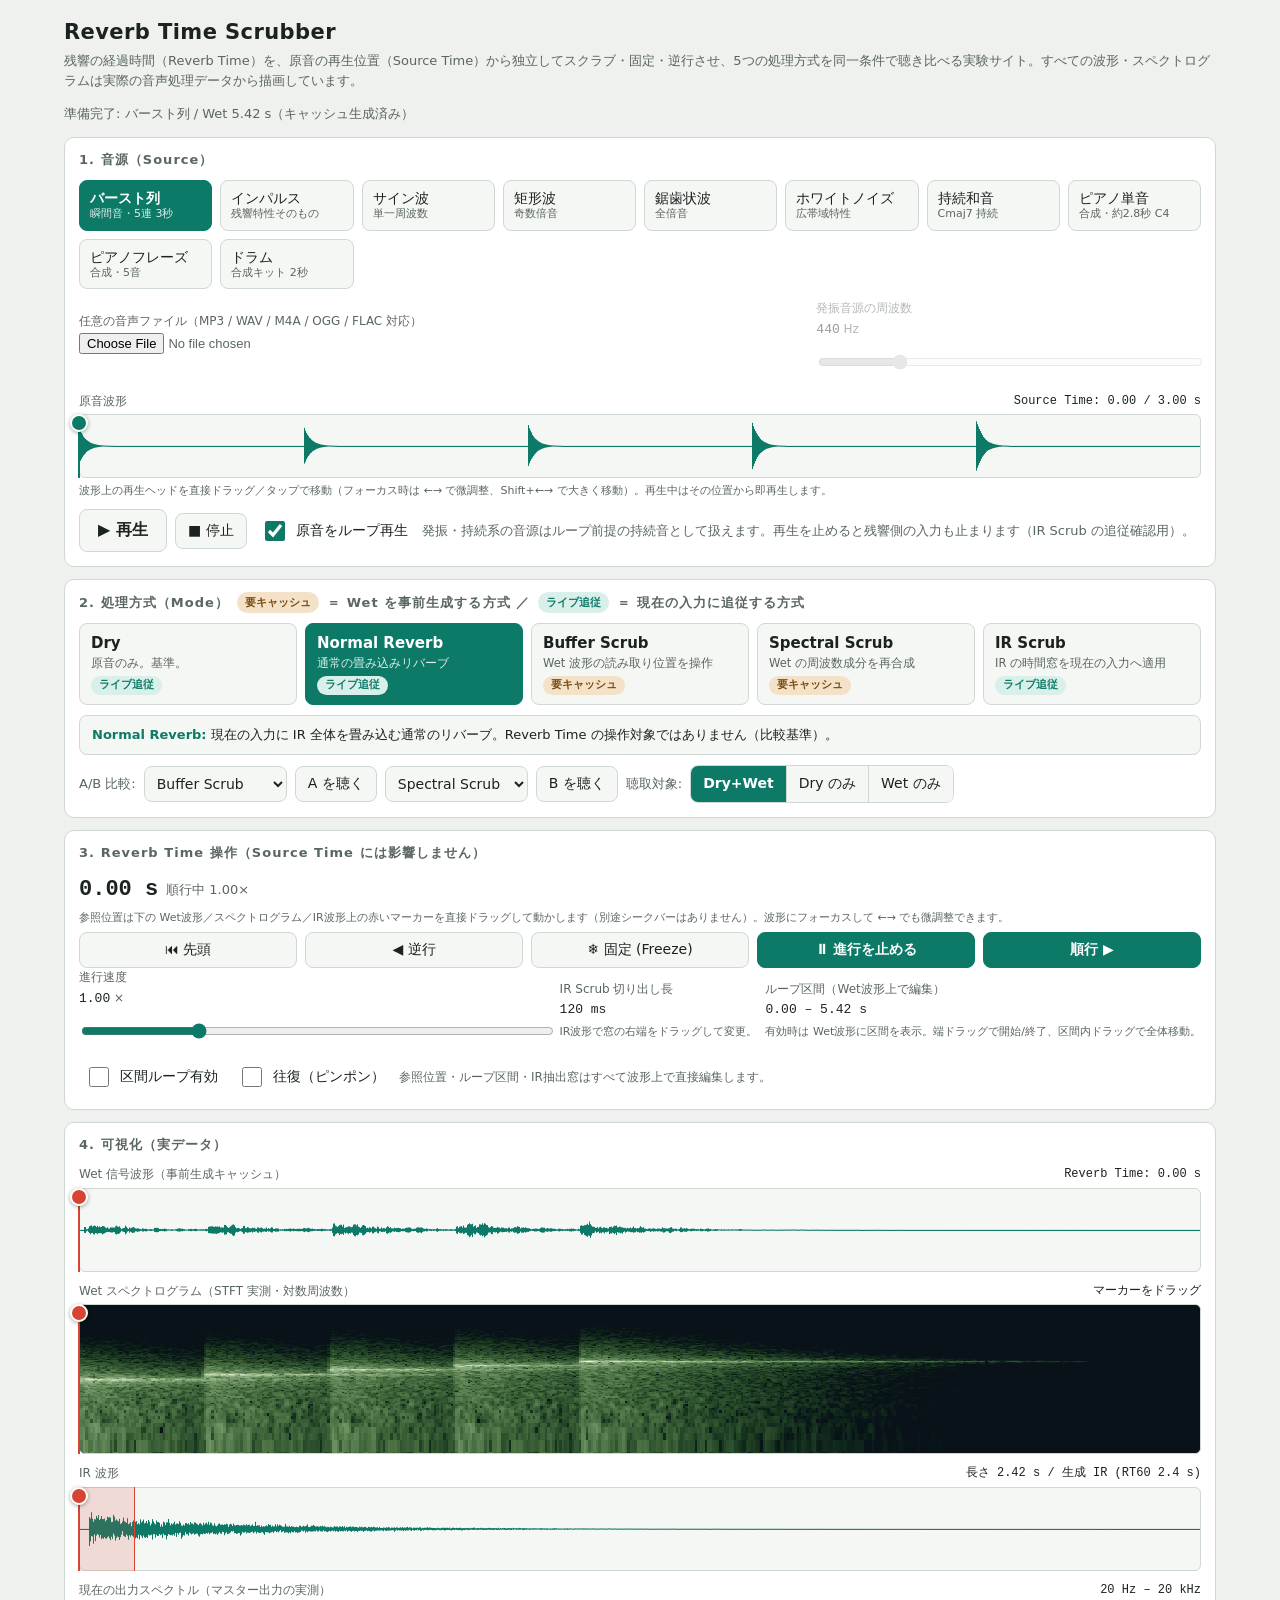
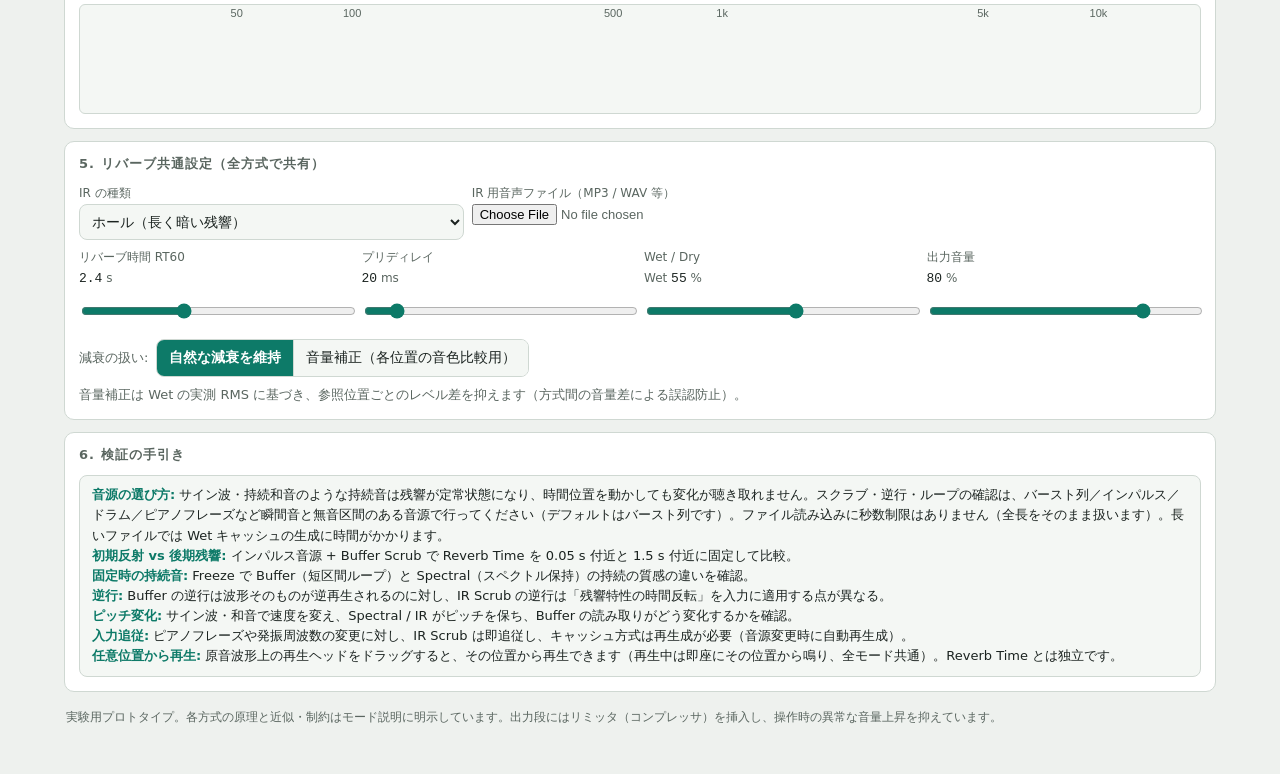
==== commit 045ae8be: "比較試聴の時計・IR減衰・Dry基準音を修正" ====
--- a/prototype/index.html
+++ b/prototype/index.html
@@ -424,6 +424,9 @@
     // irGainA/B はスライス差し替えのクロスフェード専用、irWetGain は Mix/ソロ専用。
     // 役割を分けることで、Mix 変更がスライス差し替えなしに即反映される。
     const irConvA = ctx.createConvolver(), irConvB = ctx.createConvolver();
+    // 個別窓の自動正規化は残響の自然な減衰を消す。全IRの共通係数を使用する。
+    irConvA.normalize = false; irConvB.normalize = false;
+    let irFullScale = 1;
     const irGainA = ctx.createGain(), irGainB = ctx.createGain();
     const irWetGain = ctx.createGain(); irWetGain.gain.value = 0;
     irGainA.gain.value = 0; irGainB.gain.value = 0;
@@ -559,6 +562,17 @@
     /* ================================================================
        IR 生成 (生成ノイズ減衰 + 初期反射タップ / ファイル差し替え可)
        ================================================================ */
+    function fullIRScale(buf) {
+      // Web Audio ConvolverNodeの全IR正規化と同じRMS基準・サンプルレート補正。
+      let sum = 0;
+      for (let c = 0; c < buf.numberOfChannels; c++) {
+        const a = buf.getChannelData(c);
+        for (let i = 0; i < a.length; i++) sum += a[i] * a[i];
+      }
+      const rms = Math.sqrt(sum / (buf.length * buf.numberOfChannels));
+      const safeRms = Number.isFinite(rms) ? Math.max(rms, 0.000125) : 0.000125;
+      return 0.00125 * (44100 / buf.sampleRate) / safeRms * (buf.numberOfChannels === 4 ? 0.5 : 1);
+    }
     function genIR() {
       const type = $('#irType').value;
       if (type === 'custom' && S.irCustomBuf) { S.irBuf = S.irCustomBuf; }
@@ -590,6 +604,7 @@
         S.irBuf = b;
       }
       S.irDur = S.irBuf.duration;
+      irFullScale = fullIRScale(S.irBuf);
       normalConv.buffer = S.irBuf;
       irLastSliceKey = '';
       $('#irInfo').textContent = '長さ ' + S.irDur.toFixed(2) + ' s / ' +
@@ -821,7 +836,7 @@
       src.start(when, offset, GRAIN + 0.02);
     }
     function grainLoop() {
-      if (S.mode !== 'buffer') return;
+      if (S.mode !== 'buffer' || ctx.state !== 'running') return;
       while (nextGrainTime < ctx.currentTime + 0.14) {
         if (nextGrainTime < ctx.currentTime - 0.05) nextGrainTime = ctx.currentTime + 0.02;
         scheduleGrain(nextGrainTime);
@@ -898,7 +913,7 @@
       return out;
     }
     function specLoop() {
-      if (S.mode !== 'spectral') return;
+      if (S.mode !== 'spectral' || ctx.state !== 'running') return;
       while (nextSpecTime < ctx.currentTime + 0.65) {
         if (nextSpecTime < ctx.currentTime - 0.05) nextSpecTime = ctx.currentTime + 0.02;
         const src = ctx.createBufferSource(); src.buffer = renderSpecChunk();
@@ -955,7 +970,7 @@
       const t = ctx.currentTime;
       // ここでの目標はスライス自体のレベル (音量補正の norm) のみ。
       // Mix/ソロは後段の irWetGain が担うため、Freeze 中でも Mix 変更が即反映される。
-      const target = (S.mode === 'ir') ? norm : 0;
+      const target = (S.mode === 'ir') ? norm * irFullScale : 0;
       inactGain.gain.cancelScheduledValues(t);
       inactGain.gain.setTargetAtTime(target, t, 0.045);
       actGain.gain.setTargetAtTime(0, t, 0.045);
@@ -1040,16 +1055,16 @@
       }
       S.revTime = clamp(S.revTime, 0, Math.max(hi, 0));
     }
-    let lastTickAt = 0;
+    let lastTickAt = null;
     setInterval(() => {
       // dt は固定 0.025 ではなく AudioContext 時計の実経過から取る。
       // 固定値だとバックグラウンドで setInterval が絞られた分だけ時計が遅れ、
       // ctx.currentTime 基準の Source Time とドリフトする。
       const now = ctx.currentTime;
-      const dt = lastTickAt > 0 ? Math.max(0, now - lastTickAt) : 0.025;
-      lastTickAt = now;
-      // Spectral はチャンク生成側で時間を進めるため二重に進めない
-      if (S.mode !== 'spectral') advanceRevTime(dt);
+      const dt = ctx.state === 'running' && lastTickAt !== null ? Math.max(0, now - lastTickAt) : 0;
+      lastTickAt = ctx.state === 'running' ? now : null;
+      // 未初期化・停止中の時計を進めない。Spectral はチャンク生成側で進める。
+      if (S.mode !== 'spectral' && dt > 0 && revAxisMax() > 0) advanceRevTime(dt);
       updateRevUI();
       if (S.mode === 'ir') updateIRSlice(false);
     }, 25);
@@ -1134,7 +1149,7 @@
     // Mix の正本: Dry = 1 − m、Wet = m の線形。端点では相手側が完全に 0 になる
     // (以前は Dry に 1 − 0.7m の勝手なカーブがあり Wet 100% でも Dry が 0.3 残っていた)。
     // ソロはその上位のゲートとして働く。
-    function dryLevel() { return S.solo === 'wet' ? 0 : 1 - mixVal(); }
+    function dryLevel() { return S.solo === 'wet' ? 0 : S.mode === 'dry' ? 1 : 1 - mixVal(); }
     function wetLevel() { return S.solo === 'dry' ? 0 : mixVal(); }
     function applyMix() {
       // Mix/ソロのゲイン設定はここが単一の正本 (モード側で個別に触らない)。
